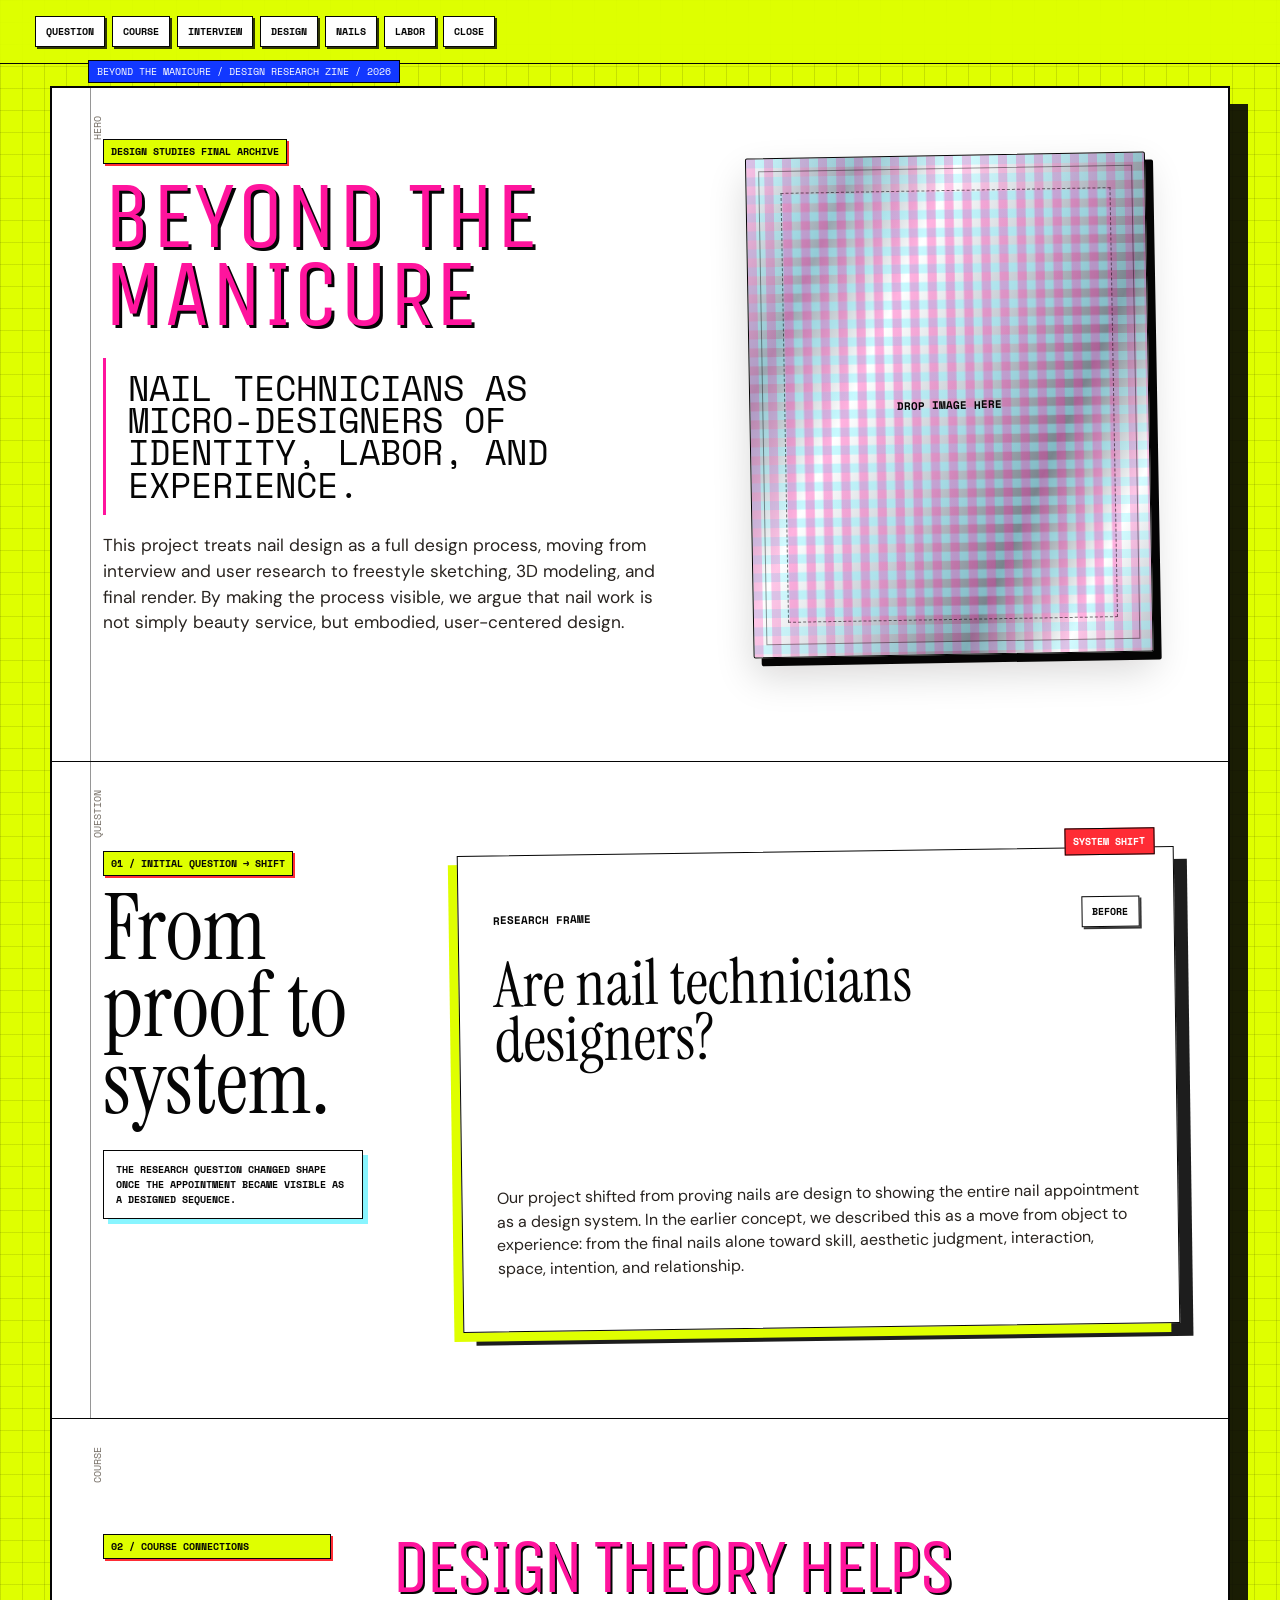
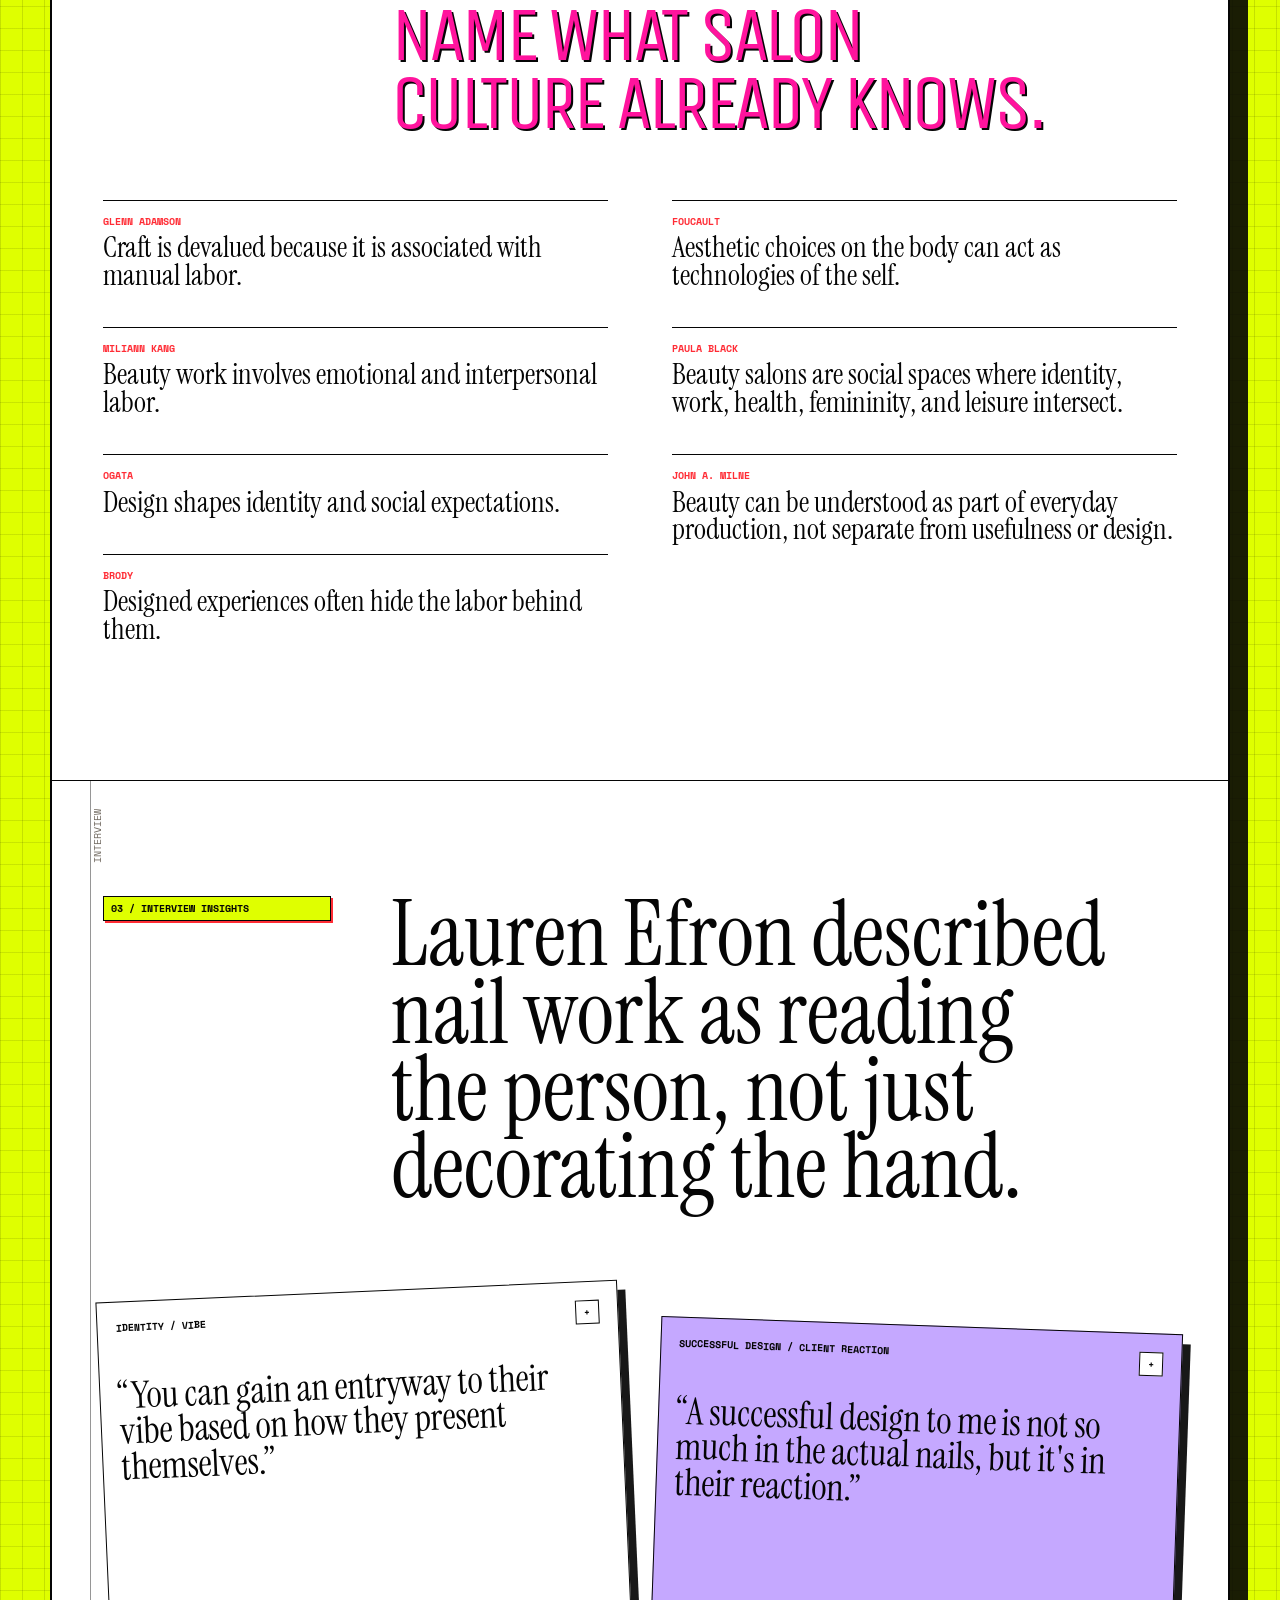
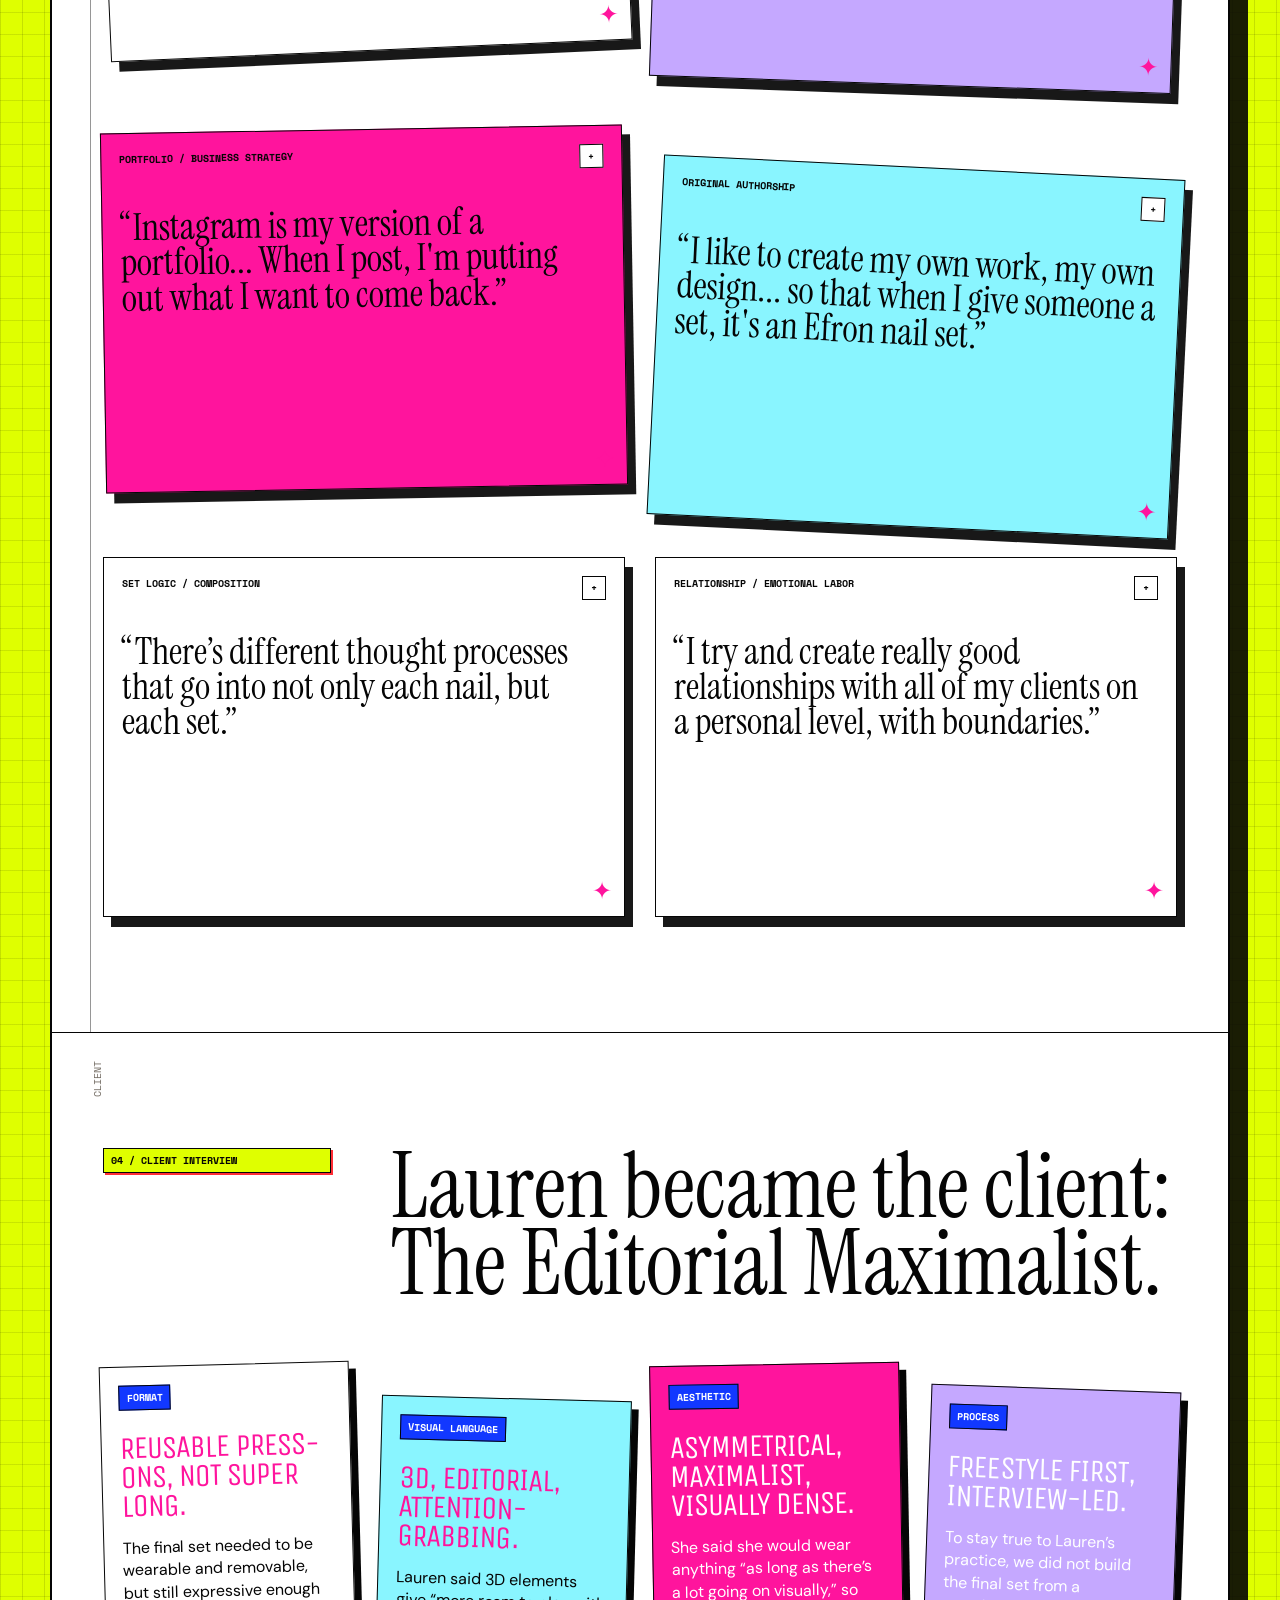
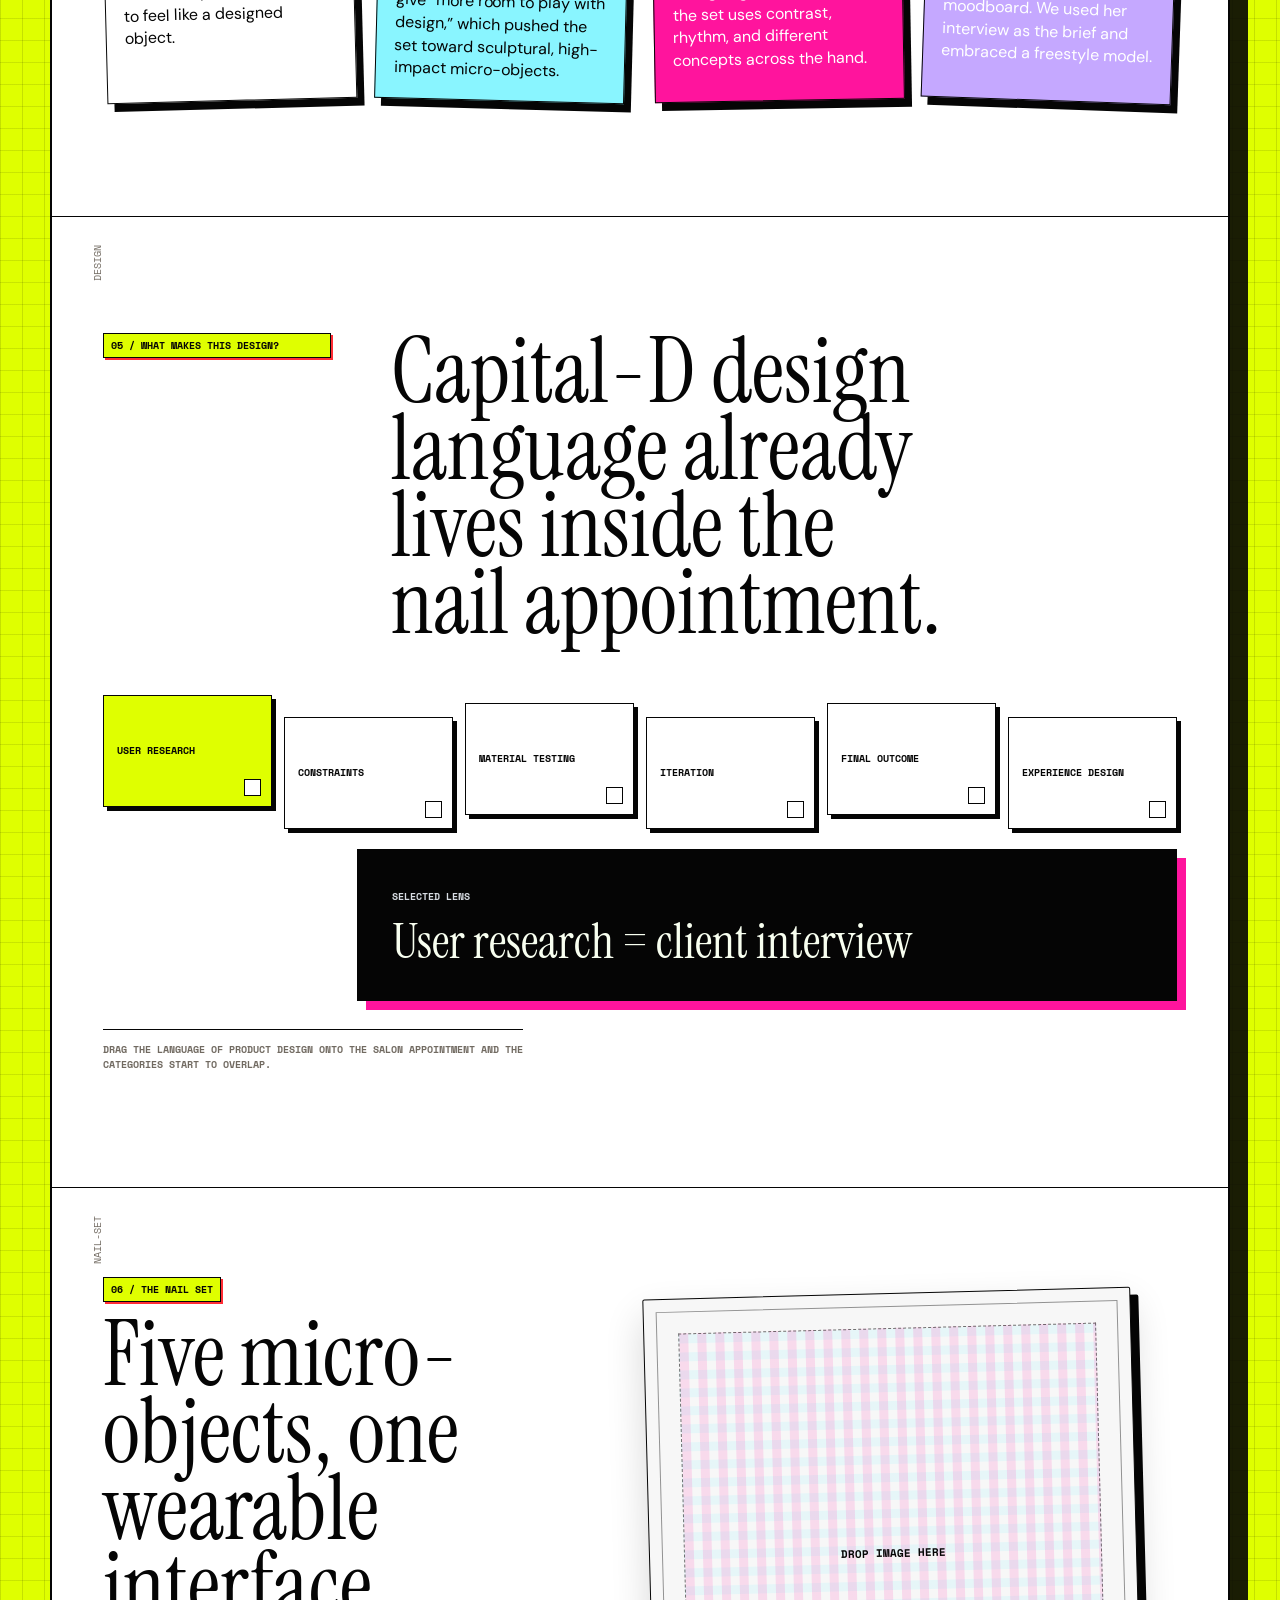
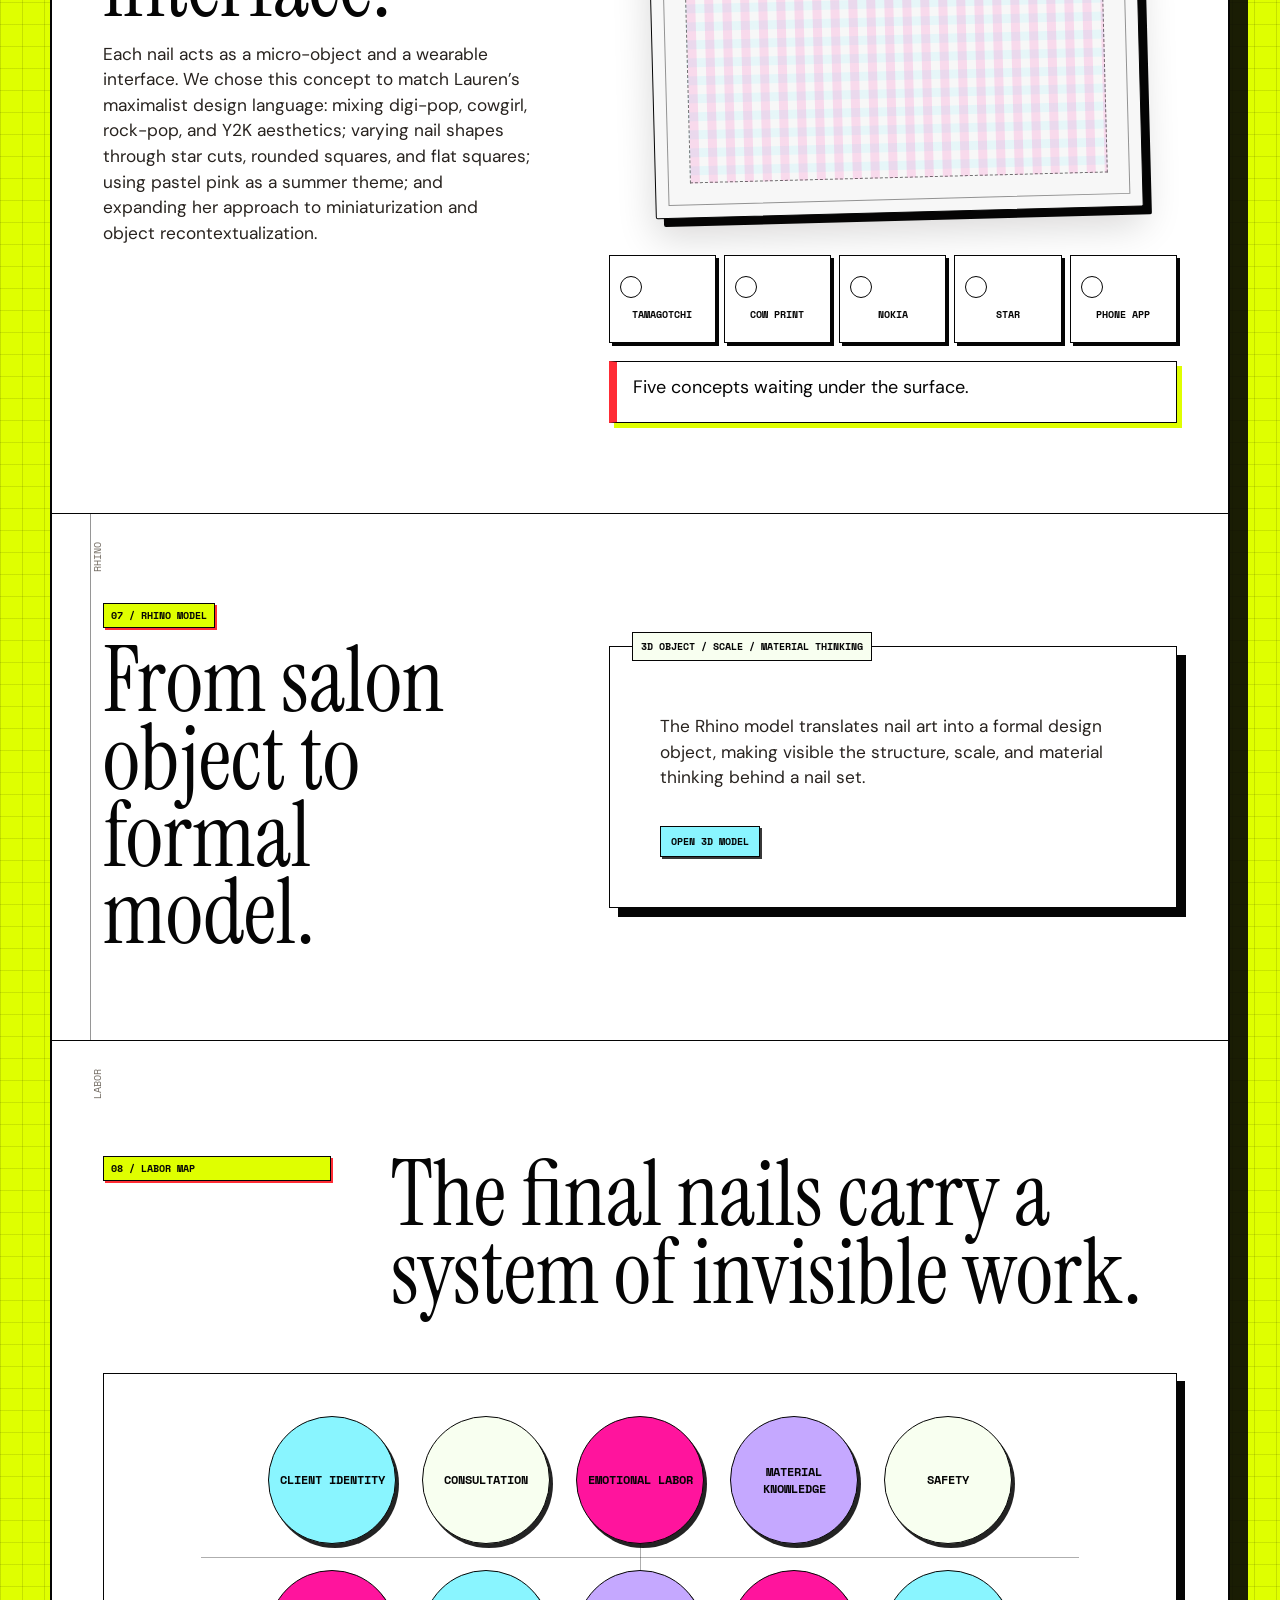
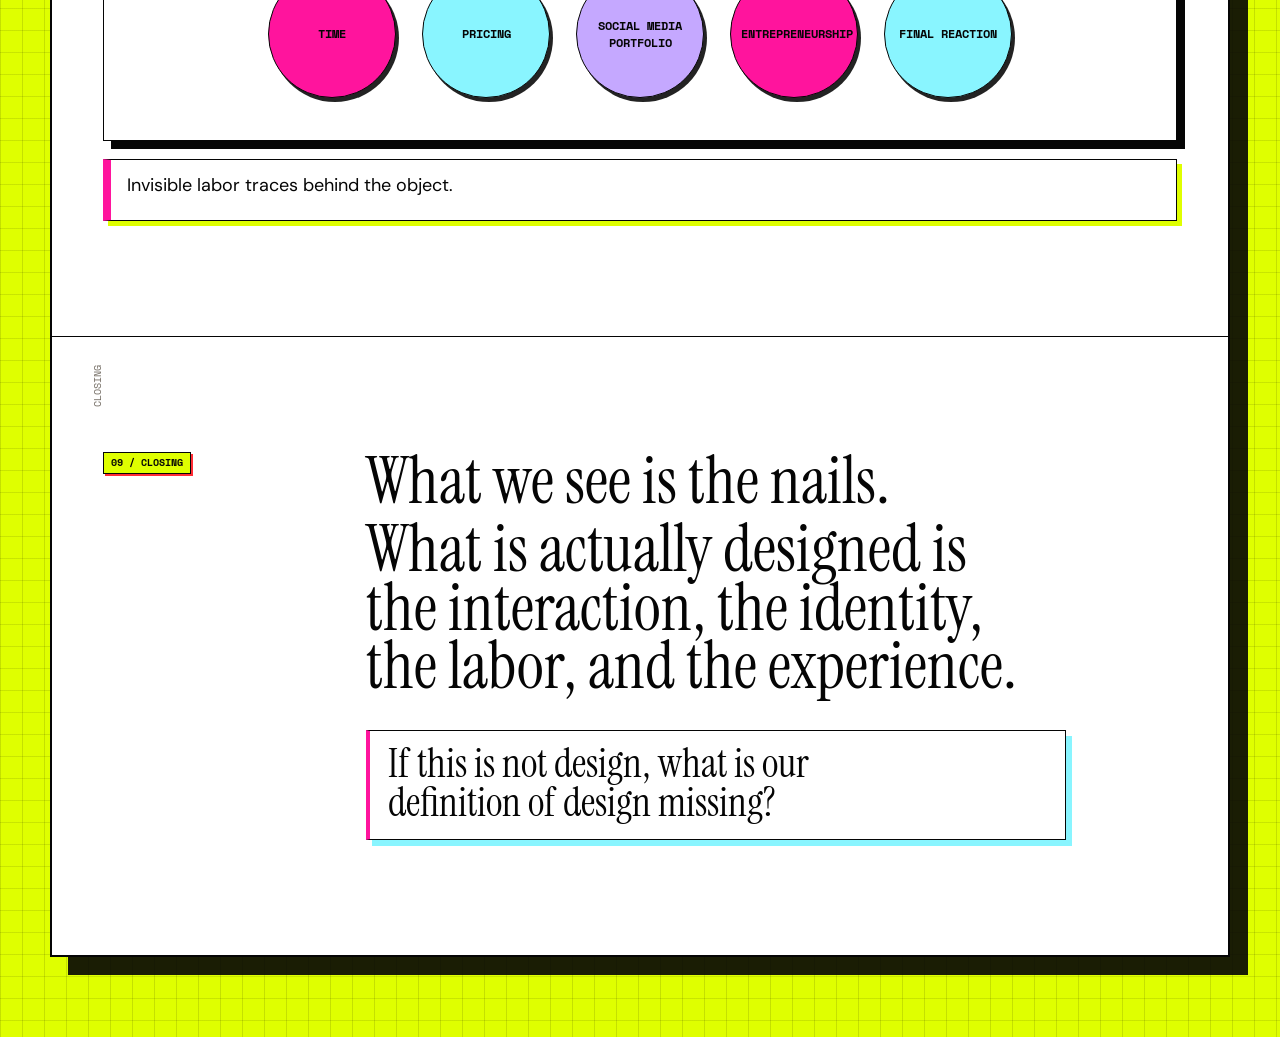
==== index.html @ 170ec29c "project-initiate" ====
<!DOCTYPE html>
<html lang="en">
<head>
  <meta charset="UTF-8">
  <meta name="viewport" content="width=device-width, initial-scale=1.0">
  <title>Beyond the Manicure</title>
  <link rel="preconnect" href="https://fonts.googleapis.com">
  <link rel="preconnect" href="https://fonts.gstatic.com" crossorigin>
  <link href="https://fonts.googleapis.com/css2?family=DM+Sans:wght@400;500;700&family=Instrument+Serif:ital@0;1&family=Space+Mono:wght@400;700&family=Unica+One&display=swap" rel="stylesheet">
  <link rel="stylesheet" href="style.css">
</head>
<body>
  <div class="cursor-trail" aria-hidden="true">
    <img src="assets/nail-cursor.png" alt="">
  </div>

  <header class="site-header">
    <nav class="nav" aria-label="Primary navigation">
      <a href="#question">Question</a>
      <a href="#course">Course</a>
      <a href="#interview">Interview</a>
      <a href="#design">Design</a>
      <a href="#nail-set">Nails</a>
      <a href="#labor">Labor</a>
      <a href="#closing">Close</a>
    </nav>
  </header>

  <main>
    <section class="hero section-grid reveal in-view" id="hero">
      <div class="hero-copy">
        <p class="eyebrow">Design Studies Final Archive</p>
        <h1>Beyond the Manicure</h1>
        <p class="subtitle">Nail technicians as micro-designers of identity, labor, and experience.</p>
        <p class="intro">This project treats nail design as a full design process, moving from interview and user research to freestyle sketching, 3D modeling, and final render. By making the process visible, we argue that nail work is not simply beauty service, but embodied, user-centered design.</p>
      </div>
      <figure class="hero-media chrome-frame">
        <!-- Replace this file with the uploaded nail illustration. -->
        <img src="assets/lauren-1.jpeg" alt="Lauren Efron Nails" data-fallback>
 
      </figure>
    </section>

    <section class="section-grid shift-section reveal" id="question">
      <div>
        <p class="eyebrow">01 / Initial Question → Shift</p>
        <h2>From proof to system.</h2>
        <p class="margin-note">The research question changed shape once the appointment became visible as a designed sequence.</p>
      </div>
      <div class="switch-card" data-switch-card>
        <div class="switch-top">
          <span>Research frame</span>
          <button class="pill-button" type="button" data-switch-button>Before</button>
        </div>
        <p class="before active">Are nail technicians designers?</p>
        <p class="after">How does design operate through identity, space, labor, and the body?</p>
        <p class="section-text">Our project shifted from proving nails are design to showing the entire nail appointment as a design system. In the earlier concept, we described this as a move from object to experience: from the final nails alone toward skill, aesthetic judgment, interaction, space, intention, and relationship.</p>
      </div>
    </section>

    <section class="stack-section readings-section reveal" id="course">
      <div class="section-heading">
        <p class="eyebrow">02 / Course Connections</p>
        <h2>Design theory helps name what salon culture already knows.</h2>
      </div>
      <div class="reading-list">
        <p><strong>Glenn Adamson</strong> Craft is devalued because it is associated with manual labor.</p>
        <p><strong>Miliann Kang</strong> Beauty work involves emotional and interpersonal labor.</p>
        <p><strong>Ogata</strong> Design shapes identity and social expectations.</p>
        <p><strong>Brody</strong> Designed experiences often hide the labor behind them.</p>
        <p><strong>Foucault</strong> Aesthetic choices on the body can act as technologies of the self.</p>
        <p><strong>Paula Black</strong> Beauty salons are social spaces where identity, work, health, femininity, and leisure intersect.</p>
        <p><strong>John A. Milne</strong> Beauty can be understood as part of everyday production, not separate from usefulness or design.</p>
      </div>
    </section>

    <section class="stack-section reveal" id="interview">
      <div class="section-heading">
        <p class="eyebrow">03 / Interview Insights</p>
        <h2>Lauren Efron described nail work as reading the person, not just decorating the hand.</h2>
      </div>
      <div class="quote-grid">
        <article class="quote-card" data-expandable>
          <button type="button" aria-expanded="false">
            <span>Identity / vibe</span>
            <strong>+</strong>
          </button>
          <blockquote>“You can gain an entryway to their vibe based on how they present themselves.”</blockquote>
          <p>Interpretation: nail design begins as user research. The technician reads style, mood, body language, and self-presentation before translating identity into color, texture, length, and risk.</p>
        </article>
        <article class="quote-card" data-expandable>
          <button type="button" aria-expanded="false">
            <span>Successful design / client reaction</span>
            <strong>+</strong>
          </button>
          <blockquote>“A successful design to me is not so much in the actual nails, but it's in their reaction.”</blockquote>
          <p>Interpretation: the final product is not only an object. Success happens through embodied response: confidence, recognition, delight, and the feeling of being understood.</p>
        </article>
        <article class="quote-card" data-expandable>
          <button type="button" aria-expanded="false">
            <span>Portfolio / business strategy</span>
            <strong>+</strong>
          </button>
          <blockquote>“Instagram is my version of a portfolio... When I post, I'm putting out what I want to come back.”</blockquote>
          <p>Interpretation: the nail tech is also a creative director and business owner, designing not only sets but the public image of a practice and the future clients it attracts.</p>
        </article>
        <article class="quote-card" data-expandable>
          <button type="button" aria-expanded="false">
            <span>Original authorship</span>
            <strong>+</strong>
          </button>
          <blockquote>“I like to create my own work, my own design... so that when I give someone a set, it's an Efron nail set.”</blockquote>
          <p>Interpretation: Lauren frames nail work as authored design, not copy-paste decoration. The set carries a recognizable design language and point of view.</p>
        </article>
        <article class="quote-card" data-expandable>
          <button type="button" aria-expanded="false">
            <span>Set logic / composition</span>
            <strong>+</strong>
          </button>
          <blockquote>“There’s different thought processes that go into not only each nail, but each set.”</blockquote>
          <p>Interpretation: the set is a system. Each nail has its own concept, but the order, rhythm, contrast, and hand-level composition are also designed.</p>
        </article>
        <article class="quote-card" data-expandable>
          <button type="button" aria-expanded="false">
            <span>Relationship / emotional labor</span>
            <strong>+</strong>
          </button>
          <blockquote>“I try and create really good relationships with all of my clients on a personal level, with boundaries.”</blockquote>
          <p>Interpretation: the appointment is interpersonal design. Conversation, trust, care, and boundaries shape the experience as much as color or material.</p>
        </article>
      </div>
    </section>

    <section class="stack-section client-section reveal" id="client">
      <div class="section-heading">
        <p class="eyebrow">04 / Client Interview</p>
        <h2>Lauren became the client: The Editorial Maximalist.</h2>
      </div>
      <div class="client-brief">
        <article>
          <span>Format</span>
          <h3>Reusable press-ons, not super long.</h3>
          <p>The final set needed to be wearable and removable, but still expressive enough to feel like a designed object.</p>
        </article>
        <article>
          <span>Visual Language</span>
          <h3>3D, editorial, attention-grabbing.</h3>
          <p>Lauren said 3D elements give “more room to play with design,” which pushed the set toward sculptural, high-impact micro-objects.</p>
        </article>
        <article>
          <span>Aesthetic</span>
          <h3>Asymmetrical, maximalist, visually dense.</h3>
          <p>She said she would wear anything “as long as there’s a lot going on visually,” so the set uses contrast, rhythm, and different concepts across the hand.</p>
        </article>
        <article>
          <span>Process</span>
          <h3>Freestyle first, interview-led.</h3>
          <p>To stay true to Lauren’s practice, we did not build the final set from a moodboard. We used her interview as the brief and embraced a freestyle model.</p>
        </article>
      </div>
    </section>

    <section class="stack-section design-section reveal" id="design">
      <div class="section-heading">
        <p class="eyebrow">05 / What Makes This Design?</p>
        <h2>Capital-D design language already lives inside the nail appointment.</h2>
      </div>
      <div class="design-cards">
        <button class="design-card active" type="button" data-design="User research = client interview">User research</button>
        <button class="design-card" type="button" data-design="Constraints = lifestyle, job, body, religion, motherhood">Constraints</button>
        <button class="design-card" type="button" data-design="Material testing = acrylic, gel, chrome, charms, 3D sculpting">Material testing</button>
        <button class="design-card" type="button" data-design="Iteration = freestyle sketching, set logic, Rhino model">Iteration</button>
        <button class="design-card" type="button" data-design="Final outcome = wearable design">Final outcome</button>
        <button class="design-card" type="button" data-design="Experience design = client reaction and salon interaction">Experience design</button>
      </div>
      <div class="design-output" aria-live="polite">
        <span>selected lens</span>
        <p>User research = client interview</p>
      </div>
      <p class="annotation-line">drag the language of product design onto the salon appointment and the categories start to overlap.</p>
    </section>

    <section class="section-grid nail-gallery-section reveal" id="nail-set">
      <div>
        <p class="eyebrow">06 / The Nail Set</p>
        <h2>Five micro-objects, one wearable interface.</h2>
        <p class="section-text">Each nail acts as a micro-object and a wearable interface. We chose this concept to match Lauren’s maximalist design language: mixing digi-pop, cowgirl, rock-pop, and Y2K aesthetics; varying nail shapes through star cuts, rounded squares, and flat squares; using pastel pink as a summer theme; and expanding her approach to miniaturization and object recontextualization.</p>
      </div>
      <div class="nail-gallery">
        <figure class="final-set chrome-frame">
          <!-- Replace this file with the final five-nail image. -->
          <img src="assets/final-nail-set.png" alt="Final five-nail design" data-fallback>
        </figure>
        <div class="nail-hotspots" aria-label="Nail concepts">
          <button type="button" data-concept="Tamagotchi nail: digi-pop nostalgia, play, care, and Y2K miniaturization">Tamagotchi</button>
          <button type="button" data-concept="Cow print nail: bold graphic surface">Cow print</button>
          <button type="button" data-concept="Nokia nail: Y2K tech object, buttons, interface, and handheld memory">Nokia</button>
          <button type="button" data-concept="Star nail: performance, drama, glam">Star</button>
          <button type="button" data-concept="Phone app nail: digital identity and social media">Phone app</button>
        </div>
        <p class="concept-output">Five concepts waiting under the surface.</p>
      </div>
    </section>

    <section class="section-grid rhino-section reveal" id="rhino">
      <div>
        <p class="eyebrow">07 / Rhino Model</p>
        <h2>From salon object to formal model.</h2>
      </div>
      <div class="model-panel">
        <p>The Rhino model translates nail art into a formal design object, making visible the structure, scale, and material thinking behind a nail set.</p>
        <!-- Add the Rhino model URL to href when ready. -->
        <a class="model-button" href="RHINO_MODEL_LINK_HERE" aria-label="Open 3D Model placeholder">Open 3D Model</a>
      </div>
    </section>

    <section class="stack-section labor-section reveal" id="labor">
      <div class="section-heading">
        <p class="eyebrow">08 / Labor Map</p>
        <h2>The final nails carry a system of invisible work.</h2>
      </div>
      <div class="labor-map" aria-label="Interactive labor and system map">
        <button data-tip="The technician reads how a client presents themselves: style, mood, habits, comfort level, and the identity they want the set to carry.">Client identity</button>
        <button data-tip="The appointment begins with listening, translating, negotiating, and narrowing.">Consultation</button>
        <button data-tip="The technician manages reassurance, intimacy, trust, and the client’s emotional response.">Emotional labor</button>
        <button data-tip="Acrylic, gel, chrome, charms, sculptural elements, and adhesion all require material knowledge.">Material knowledge</button>
        <button data-tip="Length, tools, chemistry, sanitation, and daily use make safety part of the design.">Safety</button>
        <button data-tip="Every detail is shaped by appointment length, curing time, prep, repair, and removal.">Time</button>
        <button data-tip="Pricing communicates skill, labor, materials, complexity, and business survival.">Pricing</button>
        <button data-tip="The portfolio turns nails into content, proof, advertising, and client education.">Social media portfolio</button>
        <button data-tip="The nail tech is also scheduling, branding, sourcing, negotiating, and sustaining a practice.">Entrepreneurship</button>
        <button data-tip="The client’s reaction completes the design as an embodied experience.">Final reaction</button>
      </div>
      <p class="tooltip-output" aria-live="polite">Invisible labor traces behind the object.</p>
    </section>

    <section class="closing reveal" id="closing">
      <p class="eyebrow">09 / Closing</p>
      <h2>
        <span>What we see is the nails.</span>
        <span>What is actually designed is the interaction, the identity, the labor, and the experience.</span>
        <span class="question-line">If this is not design, what is our definition of design missing?</span>
      </h2>
    </section>
  </main>

  <script src="script.js"></script>
</body>
</html>
---- style.css ----
:root {
  --cream: #f8fff0;
  --paper: rgba(255, 255, 255, 0.92);
  --vellum: rgba(255, 255, 255, 0.52);
  --ink: #050505;
  --muted: #716a61;
  --pink: #ff149d;
  --cyan: #89f5ff;
  --blue: #1238ff;
  --silver: #d7dce2;
  --chrome: linear-gradient(115deg, #f8fbff 0%, #9ba6b0 18%, #ffffff 34%, #c7ccd4 52%, #79838c 70%, #ffffff 86%, #b7bec7 100%);
  --lavender: #c5a8ff;
  --red: #ff2c35;
  --acid: #dfff00;
  --line: rgba(5, 5, 5, 0.18);
  --shadow: 0 18px 38px rgba(10, 8, 6, 0.16);
  --sans: "DM Sans", Arial, sans-serif;
  --ui: "Space Mono", "Courier New", monospace;
  --condensed: "Unica One", "Arial Narrow", sans-serif;
  --serif: "Instrument Serif", Georgia, serif;
}

* {
  box-sizing: border-box;
}

html {
  scroll-behavior: smooth;
}

body {
  margin: 0;
  overflow-x: hidden;
  background:
    linear-gradient(90deg, rgba(5, 5, 5, 0.12) 1px, transparent 1px),
    linear-gradient(180deg, rgba(5, 5, 5, 0.1) 1px, transparent 1px),
    var(--acid);
  background-size: 22px 22px, 22px 22px, auto;
  color: var(--ink);
  cursor: none;
  font-family: var(--sans);
}


img {
  display: block;
  max-width: 100%;
  padding-top: -40px;
}

a {
  color: inherit;
  text-decoration: none;
}

button {
  color: inherit;
  cursor: none;
  font: inherit;
}

a,
button,
[data-drag] {
  cursor: none;
}

.cursor-trail {
  position: fixed;
  width: 92px;
  height: 120px;
  pointer-events: none;
  translate: -28% -12%;
  opacity: 0;
  z-index: 100;
  filter: drop-shadow(4px 6px 0 rgba(5, 5, 5, 0.24));
  transition: opacity 160ms ease, transform 180ms ease, filter 180ms ease;
}

.cursor-trail img {
  width: 100%;
  height: auto;
  display: block;
  rotate: -8deg;
  transform-origin: 22% 18%;
}

.cursor-trail.is-hovering {
  transform: scale(1.16) rotate(8deg);
  filter: drop-shadow(5px 7px 0 rgba(5, 5, 5, 0.28));
}

.sparkle {
  position: fixed;
  width: 9px;
  height: 9px;
  pointer-events: none;
  z-index: 79;
  color: var(--pink);
  font-family: var(--ui);
  font-size: 12px;
  animation: sparkle-pop 700ms ease-out forwards;
}

.site-header {
  position: sticky;
  top: 0;
  z-index: 40;
  display: grid;
  grid-template-columns: auto minmax(0, 1fr);
  align-items: center;
  gap: 12px;
  min-height: 64px;
  padding: 10px clamp(16px, 3vw, 35px);
  border-bottom: 1px solid var(--ink);
  background: rgba(223, 255, 0, 0.82);
  backdrop-filter: blur(22px) saturate(1.5);
}

.site-header::after {
  content: "BEYOND THE MANICURE / DESIGN RESEARCH ZINE / 2026";
  position: absolute;
  left: 88px;
  bottom: -20px;
  padding: 3px 8px;
  border: 1px solid var(--ink);
  background: var(--blue);
  color: #fff;
  font-family: var(--ui);
  font-size: 10px;
  text-transform: uppercase;
}


.nav {
  display: flex;
  gap: 7px;
  flex-wrap: wrap;
  justify-content: flex-end;
}

.nav a,
.pill-button,
.model-button {
  position: relative;
  border: 1px solid var(--ink);
  background: #fff;
  padding: 7px 10px;
  border-radius: 0;
  box-shadow: 2px 2px 0 rgba(5, 5, 5, 0.8);
  text-transform: uppercase;
  font-family: var(--ui);
  font-size: 10px;
  font-weight: 700;
}

.nav a:hover,
.pill-button:hover,
.model-button:hover {
  translate: -1px -1px;
  box-shadow: 4px 4px 0 var(--pink);
  background: var(--cyan);
}

main {
  position: relative;
  z-index: 1;
  width: min(1180px, calc(100% - 60px));
  margin: 22px auto 80px;
  border: 2px solid var(--ink);
  background: #fff;
  box-shadow: 18px 18px 0 rgba(5, 5, 5, 0.9);
}

main::before {
  content: "";
  position: absolute;
  left: clamp(16px, 3vw, 44px);
  top: 0;
  bottom: 0;
  width: 1px;
  background: var(--ink);
  opacity: 0.42;
}

.section-grid,
.stack-section,
.closing {
  position: relative;
  border-bottom: 1px solid var(--ink);
}

.section-grid {
  display: grid;
  grid-template-columns: minmax(0, 0.86fr) minmax(280px, 1.14fr);
  gap: clamp(22px, 6vw, 86px);
  padding: clamp(58px, 7vw, 96px) clamp(22px, 4vw, 56px) clamp(58px, 7vw, 96px);
}

.stack-section {
  padding: clamp(70px, 9vw, 118px) clamp(22px, 4vw, 56px);
}

.section-grid::before,
.stack-section::before,
.closing::before {
  content: attr(id);
  position: absolute;
  left: clamp(18px, 3vw, 46px);
  top: 28px;
  writing-mode: vertical-rl;
  rotate: 180deg;
  color: var(--muted);
  font-family: var(--ui);
  font-size: 10px;
  text-transform: uppercase;
}

.section-heading {
  display: grid;
  grid-template-columns: minmax(150px, 0.45fr) minmax(0, 1.55fr);
  gap: clamp(18px, 5vw, 60px);
  align-items: start;
  margin-bottom: clamp(30px, 5vw, 62px);
}

.eyebrow,
.folio,
figcaption,
.margin-note,
.annotation-line,
.callout {
  font-family: var(--ui);
  font-size: 10px;
  font-weight: 700;
  letter-spacing: 0;
  text-transform: uppercase;
}

.eyebrow {
  display: inline-block;
  margin: 0 0 14px;
  padding: 4px 7px;
  border: 1px solid var(--ink);
  background: var(--acid);
  color: var(--ink);
  box-shadow: 2px 2px 0 var(--red);
}

.folio {
  width: fit-content;
  margin: 0 0 18px 0;
  padding: 5px 8px;
  border-top: 1px solid var(--ink);
  border-bottom: 1px solid var(--ink);
  color: var(--muted);
}

h1,
h2 {
  margin: 0;
  font-family: var(--serif);
  font-weight: 400;
  letter-spacing: 0;
}

h1 {
  max-width: 760px;
  color: var(--pink);
  font-family: var(--condensed);
  font-size: clamp(62px, 7.4vw, 116px);
  line-height: 0.82;
  text-shadow: 3px 3px 0 var(--ink);
  text-transform: uppercase;
  text-wrap: balance;
}

h2 {
  max-width: 980px;
  font-size: clamp(44px, 7vw, 96px);
  line-height: 0.86;
  text-wrap: balance;
}

.subtitle {
  position: relative;
  max-width: 630px;
  margin: 24px 0 18px;
  padding: 14px 0 14px 22px;
  border-left: 3px solid var(--pink);
  max-width: 760px;
  font-family: var(--ui);
  font-size: clamp(22px, 2.7vw, 36px);
  line-height: 0.94;
  text-transform: uppercase;
}

.intro,
.section-text,
.model-panel p,
.closing p {
  max-width: 650px;
  color: #28231f;
  font-size: clamp(16px, 1.35vw, 20px);
  line-height: 1.48;
}

.hero {
  grid-template-columns: minmax(0, 0.98fr) minmax(330px, 0.82fr);
  gap: clamp(28px, 4vw, 56px);
  min-height: auto;
  align-items: start;
  overflow: hidden;
  padding-top: clamp(28px, 4vw, 52px);
  scroll-margin-top: 96px;
}

.hero-copy {
  position: relative;
  z-index: 2;
}

.hero-copy::after {
  content: none;
}

.hero-media,
.final-set {
  position: relative;
  min-height: 540px;
  background:
    linear-gradient(90deg, rgba(255, 20, 157, 0.24) 50%, transparent 50%),
    linear-gradient(rgba(137, 245, 255, 0.38) 50%, transparent 50%),
    var(--chrome);
  background-size: 18px 18px, 18px 18px, auto;
  overflow: hidden;
}

.chrome-frame {
  border: 1px solid var(--ink);
  border-radius: 2px;
  box-shadow: var(--shadow), 8px 8px 0 var(--ink);
}

.hero-media {
  align-self: start;
  min-height: 500px;
  max-height: 610px;
  aspect-ratio: 4 / 5;
  rotate: -1deg;
  translate: 0 0;
  transform-origin: 50% 70%;
}

.hero-media::before,
.final-set::before {
  content: "";
  position: absolute;
  inset: 12px;
  border: 1px solid rgba(5, 5, 5, 0.42);
  pointer-events: none;
  z-index: 2;
}

.hero-media img,
.final-set img {
  width: 100%;
  height: 100%;
  min-height: inherit;
  object-fit: cover;
  filter: saturate(1.05) contrast(1.02);
}

.hero-media img.is-missing,
.final-set img.is-missing {
  display: none;
}

.hero-media::after,
.final-set::after {
  content: "DROP IMAGE HERE";
  position: absolute;
  inset: 34px;
  display: grid;
  place-items: center;
  border: 1px dashed rgba(5, 5, 5, 0.55);
  background:
    linear-gradient(90deg, rgba(255, 67, 180, 0.16) 50%, transparent 50%),
    linear-gradient(rgba(143, 239, 255, 0.16) 50%, transparent 50%);
  background-size: 18px 18px;
  font-family: var(--ui);
  font-size: 11px;
  font-weight: 700;
}

.hero-media.has-image::after,
.final-set.has-image::after {
  content: none;
}

figcaption {
  position: absolute;
  left: 16px;
  bottom: 14px;
  z-index: 3;
  padding: 7px 9px;
  border: 1px solid var(--ink);
  background: var(--cyan);
}

.callout {
  position: absolute;
  z-index: 5;
  max-width: 160px;
  padding: 6px 8px;
  border: 1px solid var(--ink);
  background: rgba(255, 255, 255, 0.72);
  backdrop-filter: blur(9px);
  box-shadow: 3px 3px 0 var(--pink);
}

.callout::after {
  content: "";
  position: absolute;
  width: 58px;
  height: 1px;
  background: var(--ink);
  top: 50%;
}

.callout-one {
  right: -28px;
  top: 22%;
}

.callout-one::after {
  right: 100%;
}

.callout-two {
  left: -34px;
  bottom: 22%;
  background: var(--lavender);
}

.callout-two::after {
  left: 100%;
}

.hero-sticker {
  position: absolute;
  right: clamp(18px, 3vw, 42px);
  top: clamp(88px, 11vw, 132px);
  z-index: 8;
  width: fit-content;
  max-width: 210px;
  padding: 10px 12px;
  border: 1px solid var(--ink);
  background: var(--pink);
  box-shadow: 4px 4px 0 var(--ink);
  font-family: var(--ui);
  font-size: 10px;
  font-weight: 700;
  text-transform: uppercase;
  rotate: -4deg;
  user-select: none;
}

.hero::after {
  content: none;
}

.margin-note {
  max-width: 260px;
  margin-top: 28px;
  padding: 11px 12px;
  border: 1px solid var(--ink);
  background: rgba(255, 255, 255, 0.56);
  box-shadow: 5px 5px 0 var(--cyan);
}

.shift-section {
  grid-template-columns: minmax(260px, 0.58fr) minmax(620px, 1.42fr);
  gap: clamp(34px, 5vw, 70px);
  align-items: start;
}

.switch-card {
  position: relative;
  min-height: 430px;
  padding: clamp(20px, 3vw, 34px);
  border: 1px solid var(--ink);
  background: #fff;
  backdrop-filter: none;
  box-shadow: -9px 9px 0 var(--acid), 13px 13px 0 rgba(5, 5, 5, 0.9);
  rotate: -0.8deg;
  overflow: visible;
}

.switch-card::before {
  content: "SYSTEM SHIFT";
  position: absolute;
  right: 18px;
  top: -20px;
  z-index: 3;
  padding: 5px 8px;
  border: 1px solid var(--ink);
  background: var(--red);
  color: #fff;
  font-family: var(--ui);
  font-size: 10px;
  font-weight: 700;
}

.switch-top {
  display: flex;
  justify-content: space-between;
  align-items: center;
  gap: 16px;
  margin-bottom: 22px;
  padding-top: 14px;
  font-family: var(--ui);
  font-size: 11px;
  font-weight: 700;
  text-transform: uppercase;
}

.before,
.after {
  display: none;
  max-width: 940px;
  min-height: 205px;
  margin: 0 0 24px;
  font-family: var(--serif);
  font-size: clamp(42px, 4.9vw, 76px);
  line-height: 0.88;
}

.before.active,
.after.active {
  display: block;
}

.after.active {
  color: var(--pink);
  text-shadow: 2px 2px 0 var(--acid);
}

.switch-card .section-text {
  max-width: 860px;
  font-size: clamp(16px, 1.2vw, 19px);
}

.quote-grid,
.design-cards {
  display: grid;
  grid-template-columns: repeat(12, minmax(0, 1fr));
  gap: 16px;
}

#interview .section-heading {
  margin-bottom: clamp(44px, 7vw, 86px);
}

.quote-grid {
  position: relative;
  z-index: 4;
  align-items: start;
  gap: clamp(18px, 2.4vw, 30px);
}

.quote-card {
  position: relative;
  grid-column: span 6;
  min-height: 360px;
  padding: 18px;
  border: 1px solid var(--ink);
  background: #fff;
  box-shadow: 8px 10px 0 rgba(5, 5, 5, 0.92);
  backdrop-filter: none;
  transition: transform 180ms ease, box-shadow 180ms ease, rotate 180ms ease;
}

.quote-card::before {
  content: "✦";
  position: absolute;
  right: 12px;
  bottom: 8px;
  color: var(--pink);
  font-family: var(--ui);
  font-size: 24px;
}

.quote-card:nth-child(1) {
  rotate: -2.5deg;
}

.quote-card:nth-child(2) {
  margin-top: 34px;
  background: var(--lavender);
  rotate: 2deg;
}

.quote-card:nth-child(3) {
  margin-top: 14px;
  background: var(--pink);
  rotate: -1deg;
}

.quote-card:nth-child(4) {
  margin-top: 52px;
  background: var(--cyan);
  rotate: 2.8deg;
}

.quote-card:hover,
.quote-card.open {
  transform: translateY(-10px) scale(1.015);
  rotate: 0deg;
  box-shadow: 12px 16px 0 var(--pink);
}

.quote-card button {
  width: 100%;
  display: flex;
  justify-content: space-between;
  align-items: flex-start;
  gap: 12px;
  border: 0;
  background: transparent;
  padding: 0;
  text-align: left;
  font-family: var(--ui);
  font-size: 10px;
  font-weight: 700;
  text-transform: uppercase;
}

.quote-card strong {
  display: grid;
  place-items: center;
  min-width: 24px;
  height: 24px;
  border: 1px solid var(--ink);
  background: #fff;
}

.quote-card blockquote {
  margin: 34px 0 0;
  font-family: var(--serif);
  font-size: clamp(27px, 2.9vw, 44px);
  line-height: 0.95;
}

.quote-card p {
  display: none;
  margin: 18px 0 0;
  color: #2d2824;
  line-height: 1.45;
}

.quote-card.open p {
  display: block;
}

.client-section {
  background: #fff;
}

.client-brief {
  display: grid;
  grid-template-columns: repeat(4, minmax(0, 1fr));
  gap: clamp(14px, 2vw, 24px);
}

.client-brief article {
  position: relative;
  min-height: 285px;
  padding: 18px;
  border: 1px solid var(--ink);
  background: #fff;
  box-shadow: 7px 8px 0 var(--ink);
  overflow-wrap: anywhere;
}

.client-brief article:nth-child(1) {
  rotate: -1.5deg;
}

.client-brief article:nth-child(2) {
  margin-top: 34px;
  background: var(--cyan);
  rotate: 1.5deg;
}

.client-brief article:nth-child(3) {
  background: var(--pink);
  color: #fff;
  rotate: -1deg;
}

.client-brief article:nth-child(3) h3,
.client-brief article:nth-child(3) p {
  color: #fff;
}

.client-brief article:nth-child(4) {
  margin-top: 24px;
  background: var(--lavender);
  color: #fff;
  rotate: 2deg;
}

.client-brief article:nth-child(4) h3,
.client-brief article:nth-child(4) p {
  color: #fff;
}

.client-brief span {
  display: inline-block;
  margin-bottom: 24px;
  padding: 4px 7px;
  border: 1px solid var(--ink);
  background: var(--blue);
  color: #fff;
  font-family: var(--ui);
  font-size: 10px;
  font-weight: 700;
  text-transform: uppercase;
}

.client-brief h3 {
  margin: 0 0 16px;
  color: var(--pink);
  font-family: var(--condensed);
  font-size: clamp(29px, 2.45vw, 41px);
  font-weight: 400;
  line-height: 0.92;
  letter-spacing: -0.03em;
  text-transform: uppercase;
}

.client-brief p {
  margin: 0;
  font-size: 16px;
  line-height: 1.42;
}

.design-section {
  background: #fff;
}

.design-cards {
  grid-template-columns: repeat(6, minmax(100px, 1fr));
  gap: 12px;
}

.design-card {
  position: relative;
  min-height: 112px;
  border: 1px solid var(--ink);
  background: #fff;
  padding: 13px;
  text-align: left;
  box-shadow: 4px 4px 0 var(--ink);
  font-family: var(--ui);
  font-size: 10px;
  font-weight: 700;
  text-transform: uppercase;
  transition: transform 160ms ease, background 160ms ease;
}

.design-card::after {
  content: "";
  position: absolute;
  right: 10px;
  bottom: 10px;
  width: 15px;
  height: 15px;
  border: 1px solid var(--ink);
  background: #fff;
}

.design-card:nth-child(even) {
  translate: 0 14px;
}

.design-card.active,
.design-card:hover {
  background: var(--acid);
  transform: translateY(-8px);
}

.design-output {
  position: relative;
  margin: 34px 0 0 auto;
  max-width: 820px;
  border: 1px solid var(--ink);
  background: var(--ink);
  color: var(--cream);
  padding: clamp(20px, 3vw, 34px);
  box-shadow: 9px 9px 0 var(--pink);
}

.design-output::before {
  content: none;
}

.design-output span {
  color: var(--silver);
  font-family: var(--ui);
  font-size: 10px;
  font-weight: 700;
  text-transform: uppercase;
}

.design-output p {
  margin: 14px 0 0;
  font-family: var(--serif);
  font-size: clamp(30px, 3.8vw, 52px);
  line-height: 0.96;
}

.annotation-line {
  width: min(420px, 100%);
  margin: 28px 0 0;
  padding-top: 12px;
  border-top: 1px solid var(--ink);
  color: var(--muted);
}

.nail-gallery-section {
  align-items: start;
  background: #fff;
}

.nail-gallery {
  position: relative;
  display: grid;
  gap: 18px;
}

.final-set {
  min-height: 520px;
  rotate: -1.5deg;
  background: #f7f7f7;
}

.final-set img {
  object-fit: contain;
  background: #f7f7f7;
}

.nail-hotspots {
  display: grid;
  grid-template-columns: repeat(5, minmax(0, 1fr));
  gap: 8px;
  margin-top: 8px;
}

.nail-hotspots button {
  position: relative;
  min-height: 88px;
  border: 1px solid var(--ink);
  background: #fff;
  padding: 10px;
  box-shadow: 3px 3px 0 var(--ink);
  font-family: var(--ui);
  font-size: 10px;
  font-weight: 700;
  text-transform: uppercase;
}

.nail-hotspots button::before {
  content: "";
  display: block;
  width: 20px;
  height: 20px;
  margin-bottom: 9px;
  border: 1px solid var(--ink);
  border-radius: 50%;
  background: #fff;
}

.nail-hotspots button:hover,
.nail-hotspots button.active {
  background: var(--lavender);
  translate: 0 -6px;
  box-shadow: 5px 8px 0 var(--pink);
}

.concept-output,
.tooltip-output {
  min-height: 62px;
  margin: 0;
  border: 1px solid var(--ink);
  border-left: 8px solid var(--red);
  padding: 13px 16px;
  background: #fff;
  box-shadow: 5px 5px 0 var(--acid);
  font-size: 18px;
  line-height: 1.35;
}

.rhino-section {
  align-items: center;
}

.model-panel {
  position: relative;
  border: 1px solid var(--ink);
  padding: clamp(26px, 4vw, 50px);
  background: #fff;
  box-shadow: 9px 9px 0 var(--ink);
}

.model-panel::before {
  content: "3D OBJECT / SCALE / MATERIAL THINKING";
  position: absolute;
  left: 22px;
  top: -15px;
  padding: 6px 8px;
  border: 1px solid var(--ink);
  background: var(--cream);
  font-family: var(--ui);
  font-size: 10px;
  font-weight: 700;
}

.model-button {
  display: inline-block;
  margin-top: 18px;
  background: var(--cyan);
}

.labor-section {
  background: #fff;
}

.labor-map {
  position: relative;
  display: grid;
  grid-template-columns: repeat(5, minmax(96px, 128px));
  justify-content: center;
  gap: clamp(14px, 2.3vw, 26px);
  padding: clamp(24px, 4vw, 42px);
  border: 1px solid var(--ink);
  background: #fff;
  backdrop-filter: blur(12px);
  box-shadow: inset 0 0 0 12px rgba(255, 255, 255, 0.18), 8px 8px 0 var(--ink);
}

.labor-map::before,
.labor-map::after {
  content: "";
  position: absolute;
  left: 9%;
  right: 9%;
  top: 50%;
  height: 1px;
  background: var(--ink);
  opacity: 0.32;
}

.labor-map::after {
  top: 18%;
  bottom: 18%;
  left: 50%;
  right: auto;
  width: 1px;
  height: auto;
}

.labor-map button {
  position: relative;
  z-index: 1;
  aspect-ratio: 1 / 1;
  width: 100%;
  border: 1px solid var(--ink);
  border-radius: 50%;
  background: var(--cream);
  padding: 10px;
  text-align: center;
  box-shadow: 3px 4px 0 rgba(5, 5, 5, 0.88);
  font-family: var(--ui);
  font-size: 11.5px;
  font-weight: 700;
  text-transform: uppercase;
  transition: transform 160ms ease, background 160ms ease;
}

.labor-map button:nth-child(3n) {
  background: var(--pink);
}

.labor-map button:nth-child(3n + 1) {
  background: var(--cyan);
}

.labor-map button:nth-child(4n) {
  background: var(--lavender);
}

.labor-map button:hover,
.labor-map button.active {
  background: var(--ink);
  color: var(--paper);
  transform: scale(1.04) rotate(-3deg);
}

.tooltip-output {
  margin-top: 18px;
  border-left-color: var(--pink);
}

.reading-list {
  columns: 2;
  column-gap: clamp(24px, 5vw, 70px);
}

.reading-list p {
  break-inside: avoid;
  margin: 0 0 16px;
  border-top: 1px solid var(--ink);
  padding: 16px 0 22px;
  font-family: var(--serif);
  font-size: clamp(22px, 2.25vw, 36px);
  line-height: 0.95;
  background: #fff;
}

.reading-list strong {
  display: block;
  margin-bottom: 8px;
  color: var(--red);
  font-family: var(--ui);
  font-size: 10px;
  font-weight: 700;
  text-transform: uppercase;
}

.closing {
  min-height: auto;
  display: grid;
  grid-template-columns: minmax(150px, 0.4fr) minmax(0, 1.6fr);
  gap: clamp(18px, 5vw, 60px);
  align-content: start;
  padding: clamp(70px, 9vw, 118px) clamp(22px, 4vw, 56px);
  background: #fff;
  color: var(--ink);
  border-bottom: 0;
}

.readings-section {
  background: #fff;
}

.readings-section .section-heading h2 {
  color: var(--pink);
  font-family: var(--condensed);
  font-size: clamp(48px, 5.9vw, 96px);
  line-height: 0.9;
  letter-spacing: -0.055em;
  text-shadow: 2px 2px 0 var(--ink);
  text-transform: uppercase;
}

.closing::after {
  content: none;
}

.closing .eyebrow {
  grid-column: 1;
  align-self: start;
  justify-self: start;
  width: fit-content;
  max-width: none;
  margin: 0 0 14px;
  padding: 4px 7px;
  color: var(--ink);
  font-family: var(--ui);
  font-size: 10px;
  line-height: 1.2;
}

.closing h2 {
  grid-column: 2;
  max-width: 950px;
  color: var(--ink);
  font-size: 65px;
  line-height: 0.9;
  text-shadow: none;
}

.closing h2 span {
  display: block;
}

.closing h2 span + span {
  margin-top: 10px;
}

.closing h2 .question-line {
  max-width: 700px;
  margin-top: 34px;
  padding: 14px 18px 16px;
  border: 1px solid var(--ink);
  border-left: 4px solid var(--pink);
  background: #fff;
  box-shadow: 6px 6px 0 var(--cyan);
  font-size: clamp(25px, 3.1vw, 44px);
  line-height: 0.98;
}

.reveal {
  opacity: 0;
  transform: translateY(44px) rotate(-0.4deg);
  transition: opacity 700ms ease, transform 700ms ease;
}

.reveal.in-view {
  opacity: 1;
  transform: translateY(0) rotate(0deg);
}

[data-drag].dragging {
  cursor: grabbing;
  z-index: 60;
}

@keyframes sparkle-pop {
  0% {
    opacity: 1;
    transform: translate(-50%, -50%) scale(0.6) rotate(0deg);
  }
  100% {
    opacity: 0;
    transform: translate(-50%, -95%) scale(1.45) rotate(90deg);
  }
}

@media (max-width: 1040px) {
  main {
    width: min(100% - 28px, 760px);
    margin-top: 20px;
  }

  .section-grid,
  .section-heading {
    grid-template-columns: 1fr;
  }

  .quote-card {
    grid-column: span 6;
  }

  .client-brief {
    grid-template-columns: repeat(2, minmax(0, 1fr));
  }

  .design-cards {
    grid-template-columns: repeat(3, minmax(0, 1fr));
  }

  .labor-map {
    grid-template-columns: repeat(3, minmax(92px, 128px));
    justify-content: center;
  }

  .hero-sticker {
    right: 8%;
    bottom: 5%;
  }
}

@media (max-width: 720px) {
  body,
  a,
  button,
  [data-drag] {
    cursor: auto;
  }

  .cursor-trail,
  .sparkle {
    display: none;
  }

  body::after {
    opacity: 0.25;
  }

  main {
    width: 100%;
    margin: 0;
    border-left: 0;
    border-right: 0;
    box-shadow: none;
  }

  main::before,
  .section-grid::before,
  .stack-section::before,
  .closing::before,
  .site-header::after {
    content: none;
  }

  .site-header {
    grid-template-columns: 1fr;
    gap: 10px;
  }

  .nav {
    justify-content: flex-start;
  }

  .nav a {
    padding: 7px 8px;
    font-size: 9px;
  }

  h1 {
    font-size: clamp(72px, 24vw, 118px);
  }

  h2 {
    font-size: clamp(42px, 14vw, 68px);
  }

  .hero-media,
  .final-set {
    min-height: 355px;
    rotate: 0deg;
  }

  .callout,
  .hero-sticker {
    position: relative;
    left: auto;
    right: auto;
    top: auto;
    bottom: auto;
    display: inline-block;
    margin: 10px 0 0;
  }

  .callout::after {
    content: none;
  }

  .quote-grid,
  .design-cards,
  .nail-hotspots {
    grid-template-columns: 1fr;
  }

  .labor-map {
    grid-template-columns: minmax(120px, 150px);
    justify-content: center;
  }

  .quote-card {
    grid-column: auto;
    margin-top: 0 !important;
    rotate: 0deg !important;
  }

  .client-brief {
    grid-template-columns: 1fr;
  }

  .client-brief article {
    margin-top: 0 !important;
    rotate: 0deg !important;
  }

  .design-card:nth-child(even) {
    translate: 0;
  }

  .reading-list {
    columns: 1;
  }

  .closing {
    grid-template-columns: 1fr;
  }

  .closing .eyebrow,
  .closing h2,
  .closing p:last-child {
    grid-column: 1;
  }
}
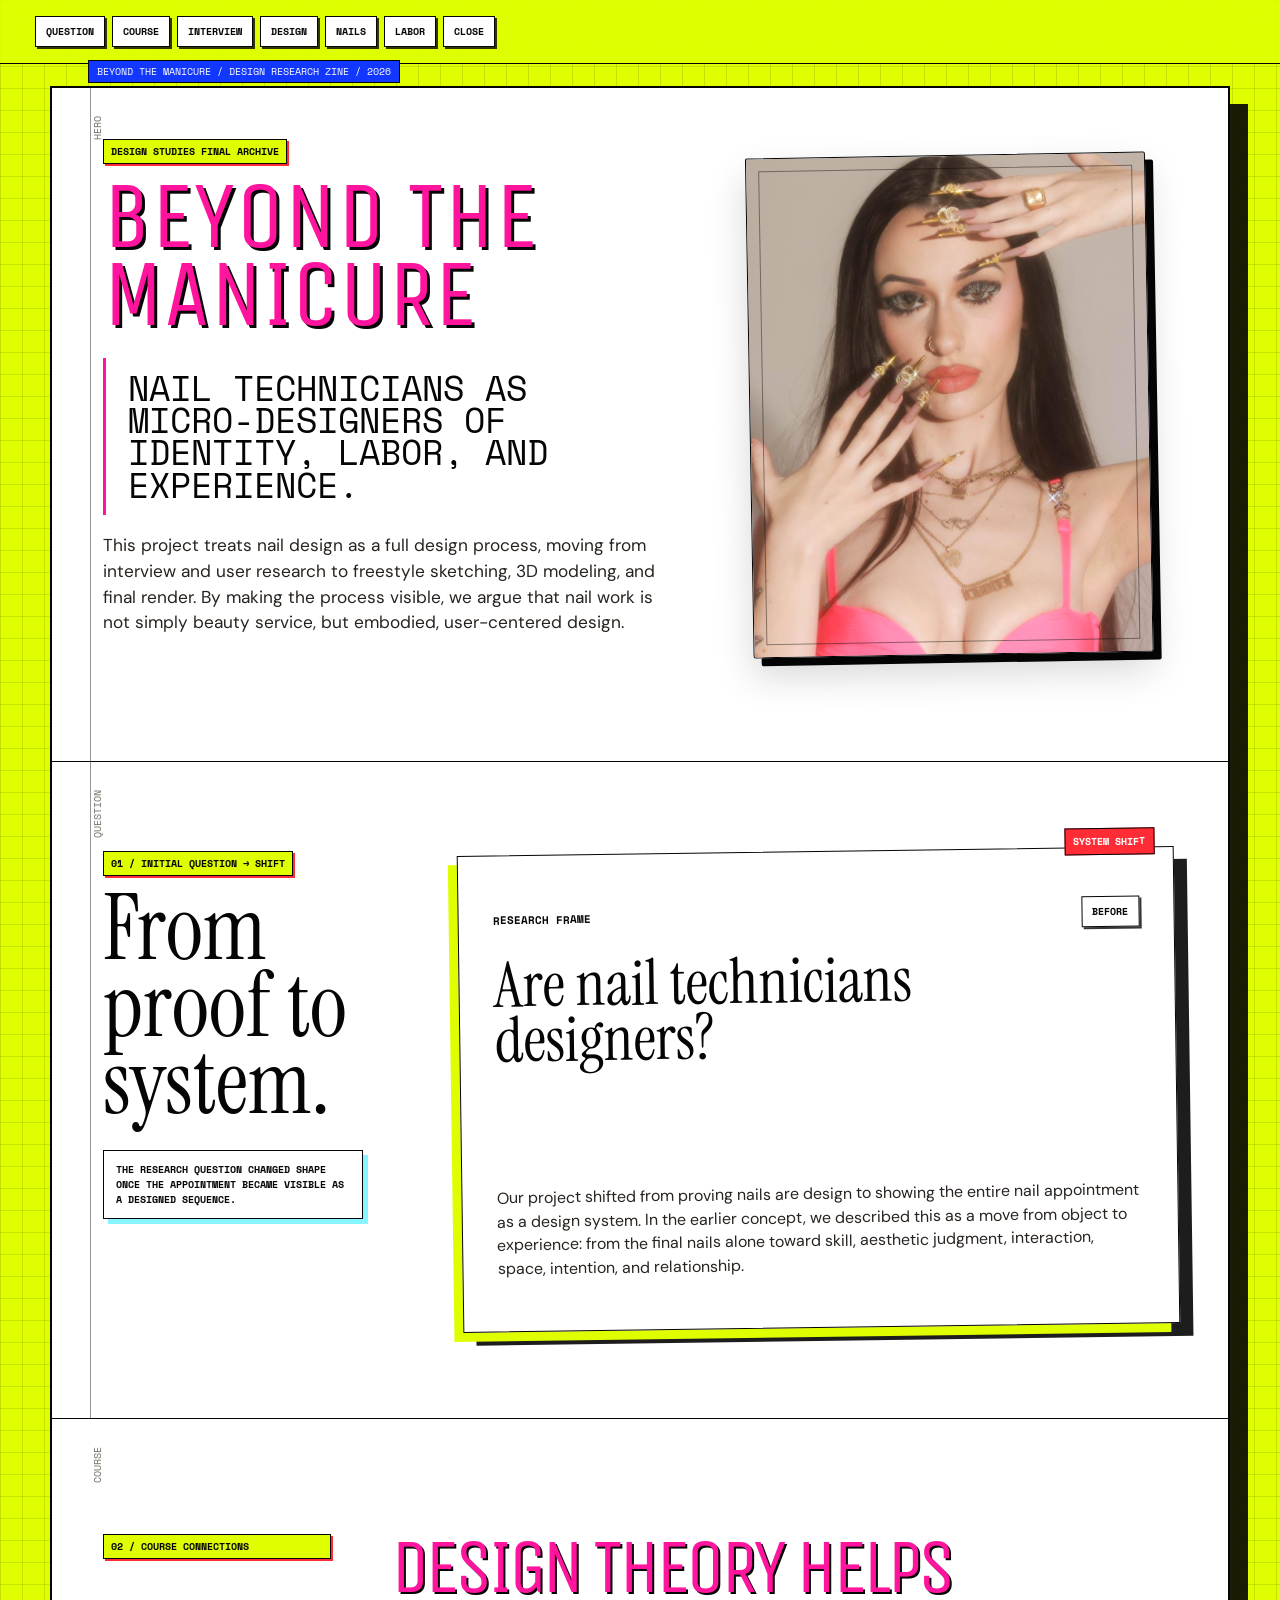
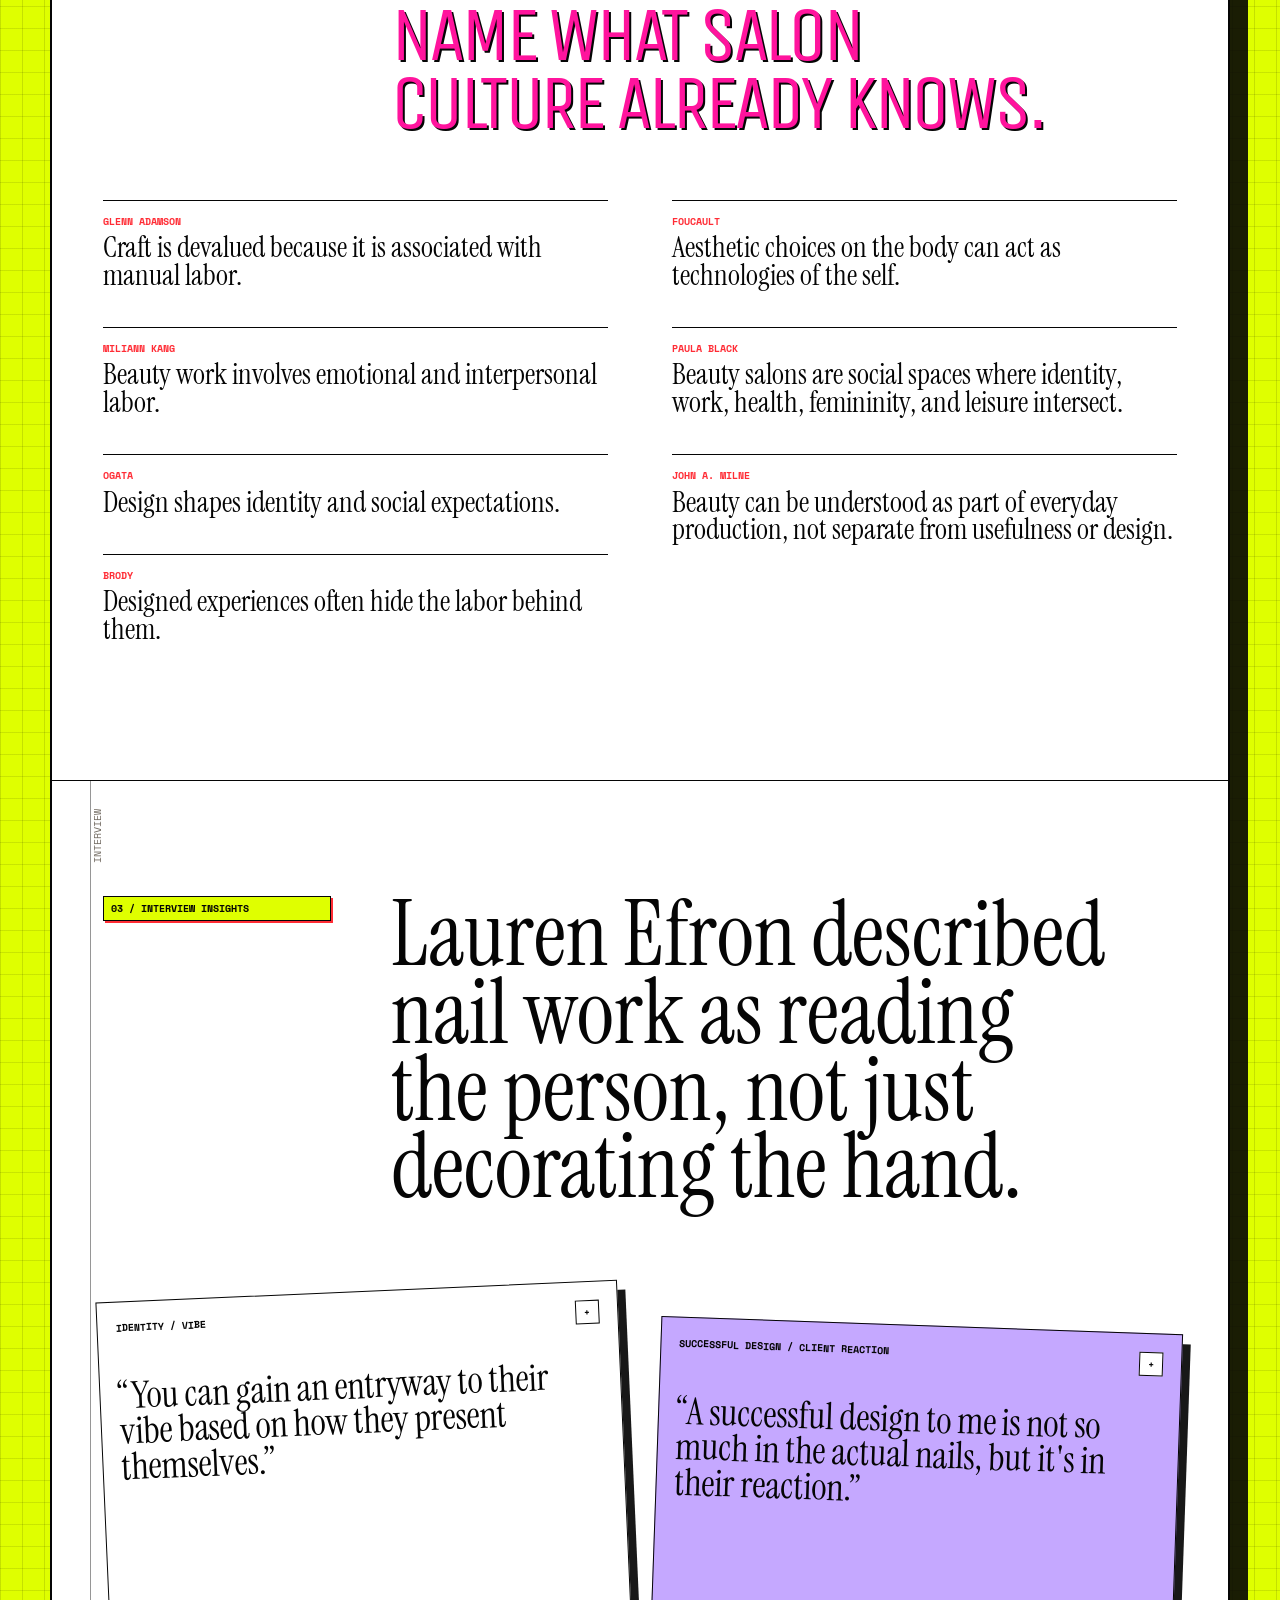
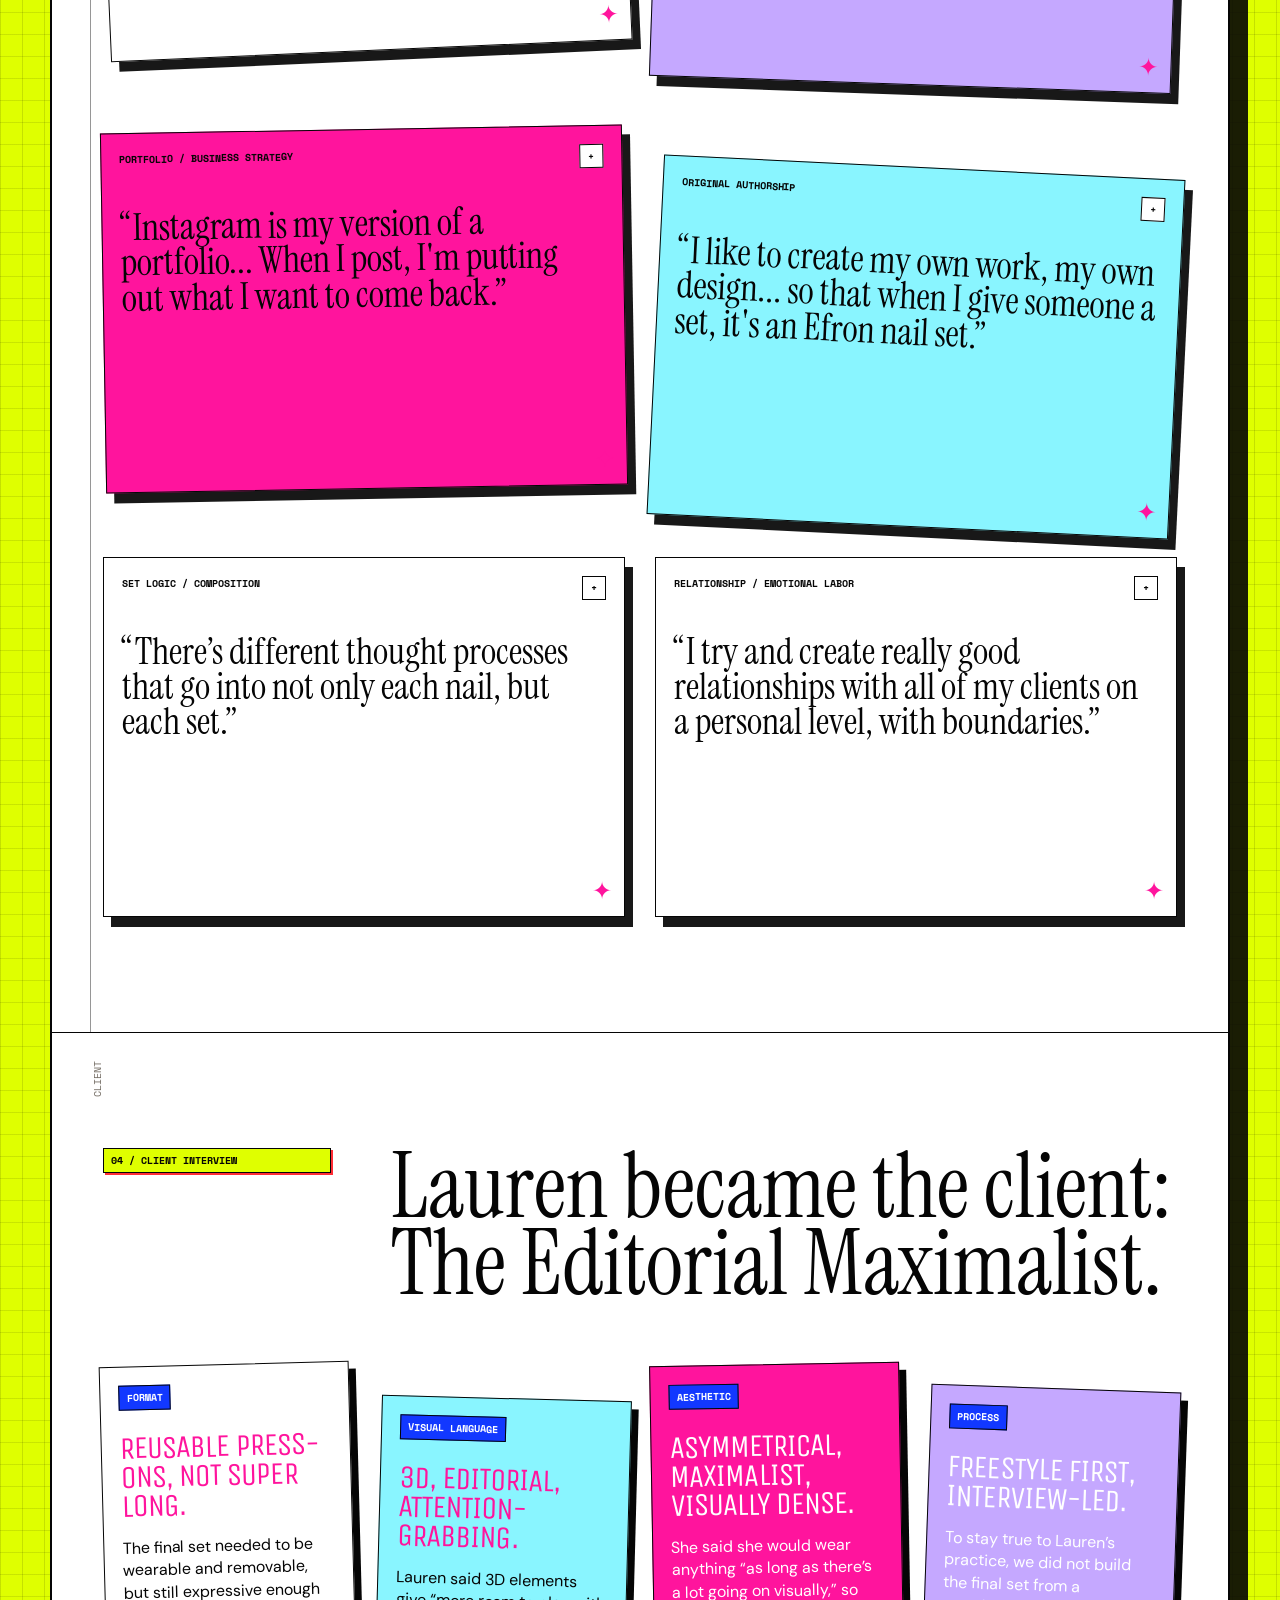
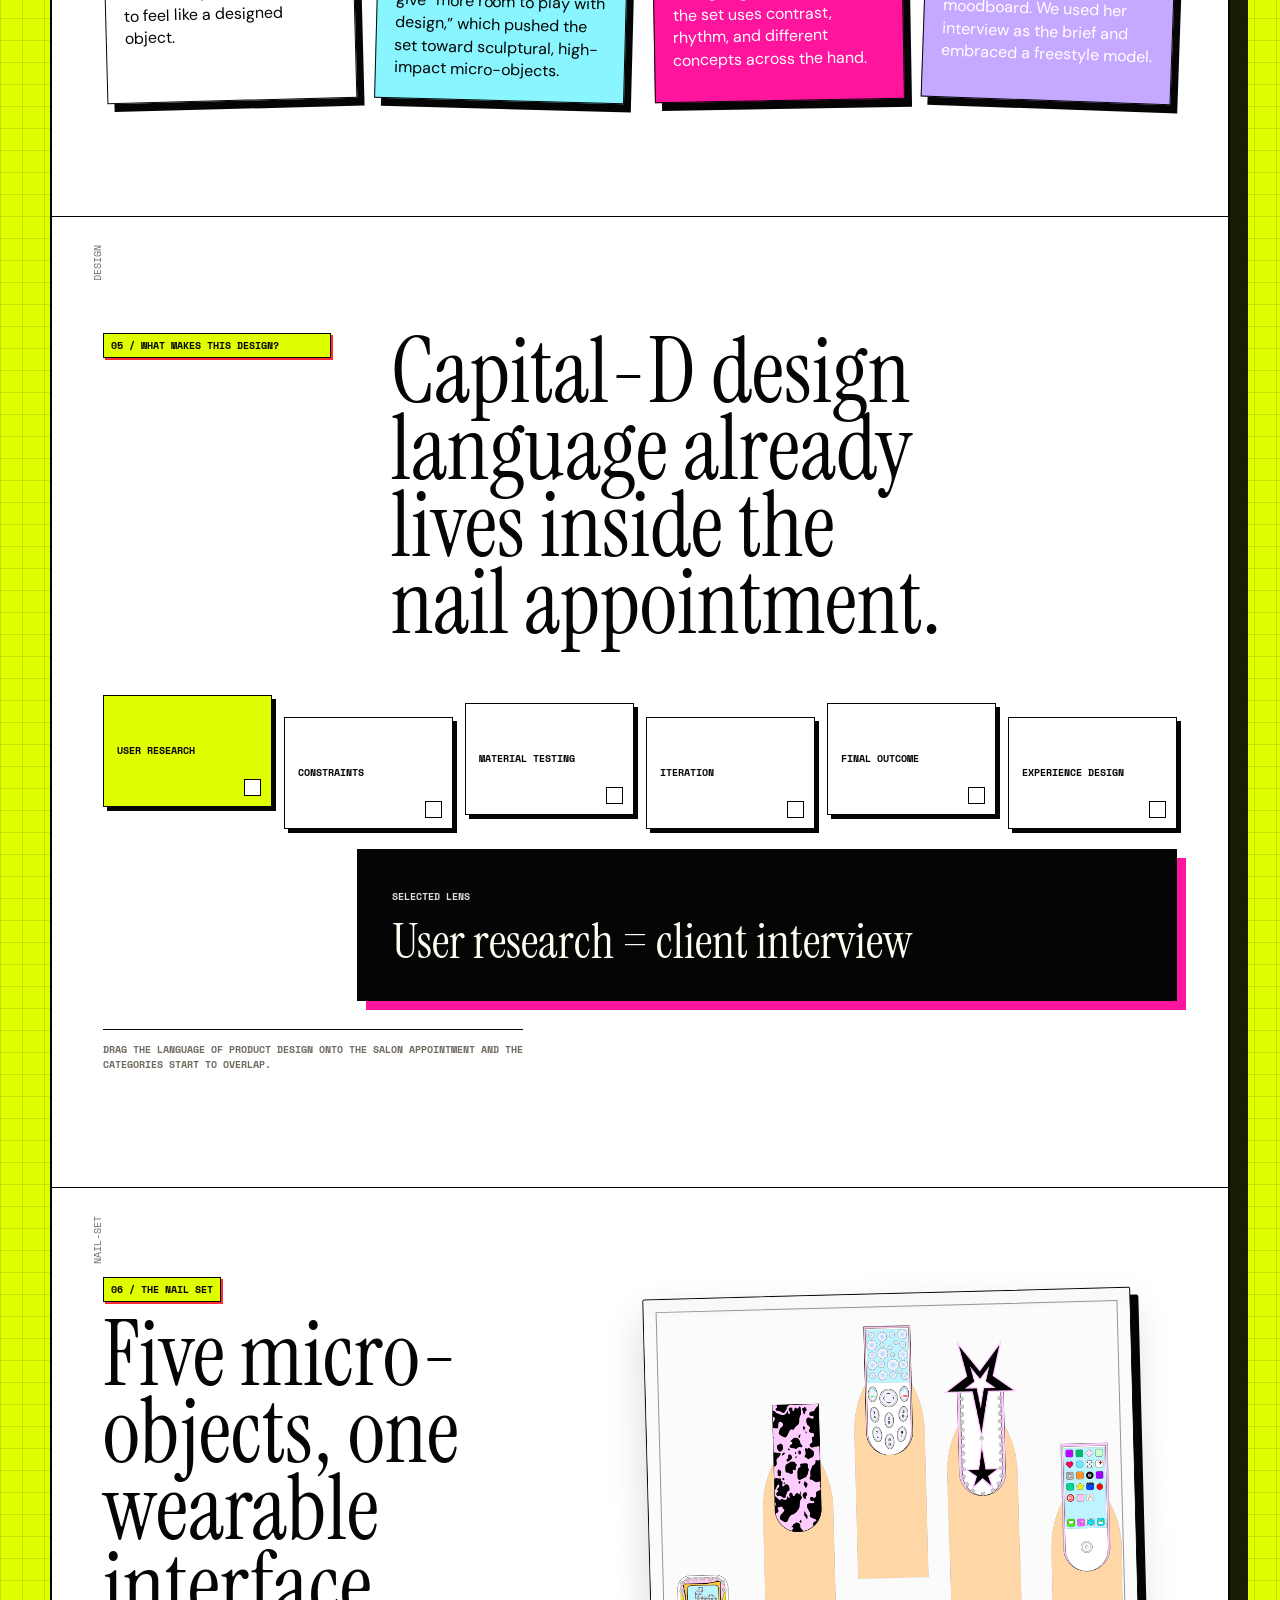
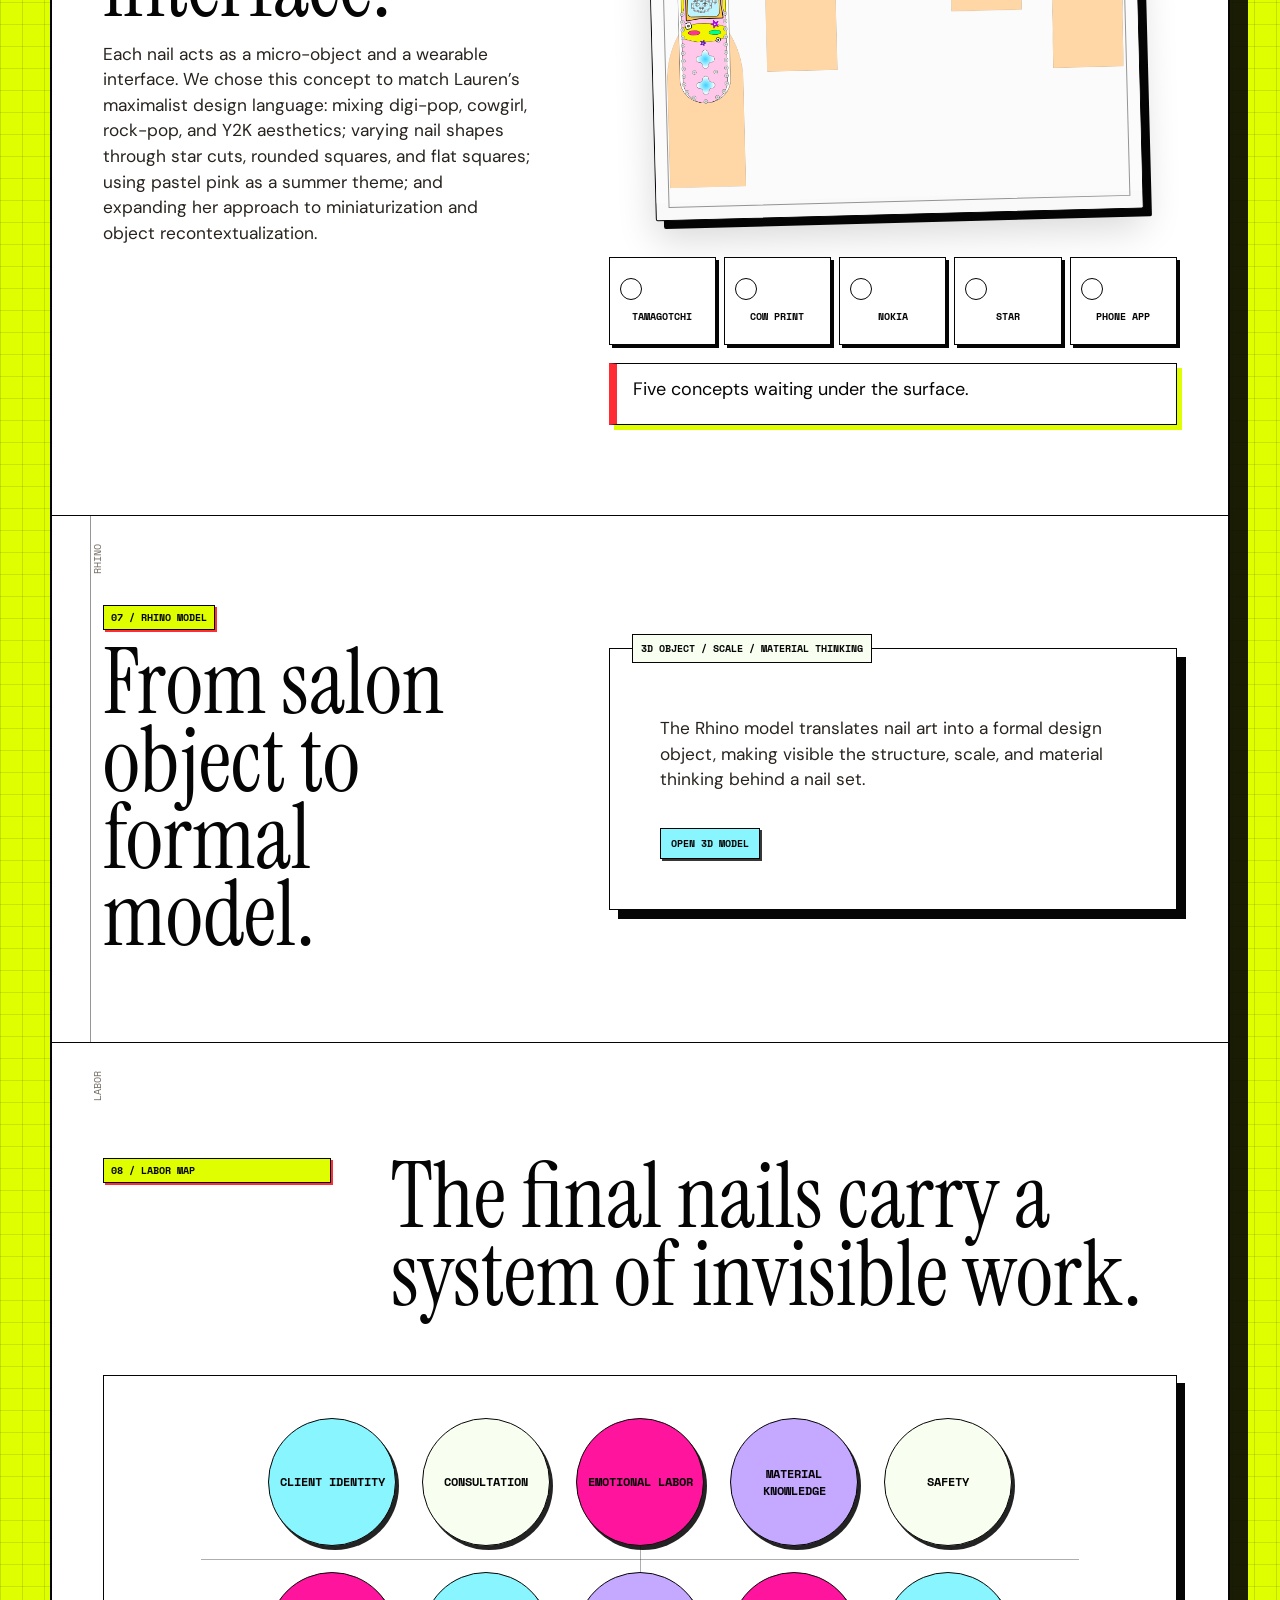
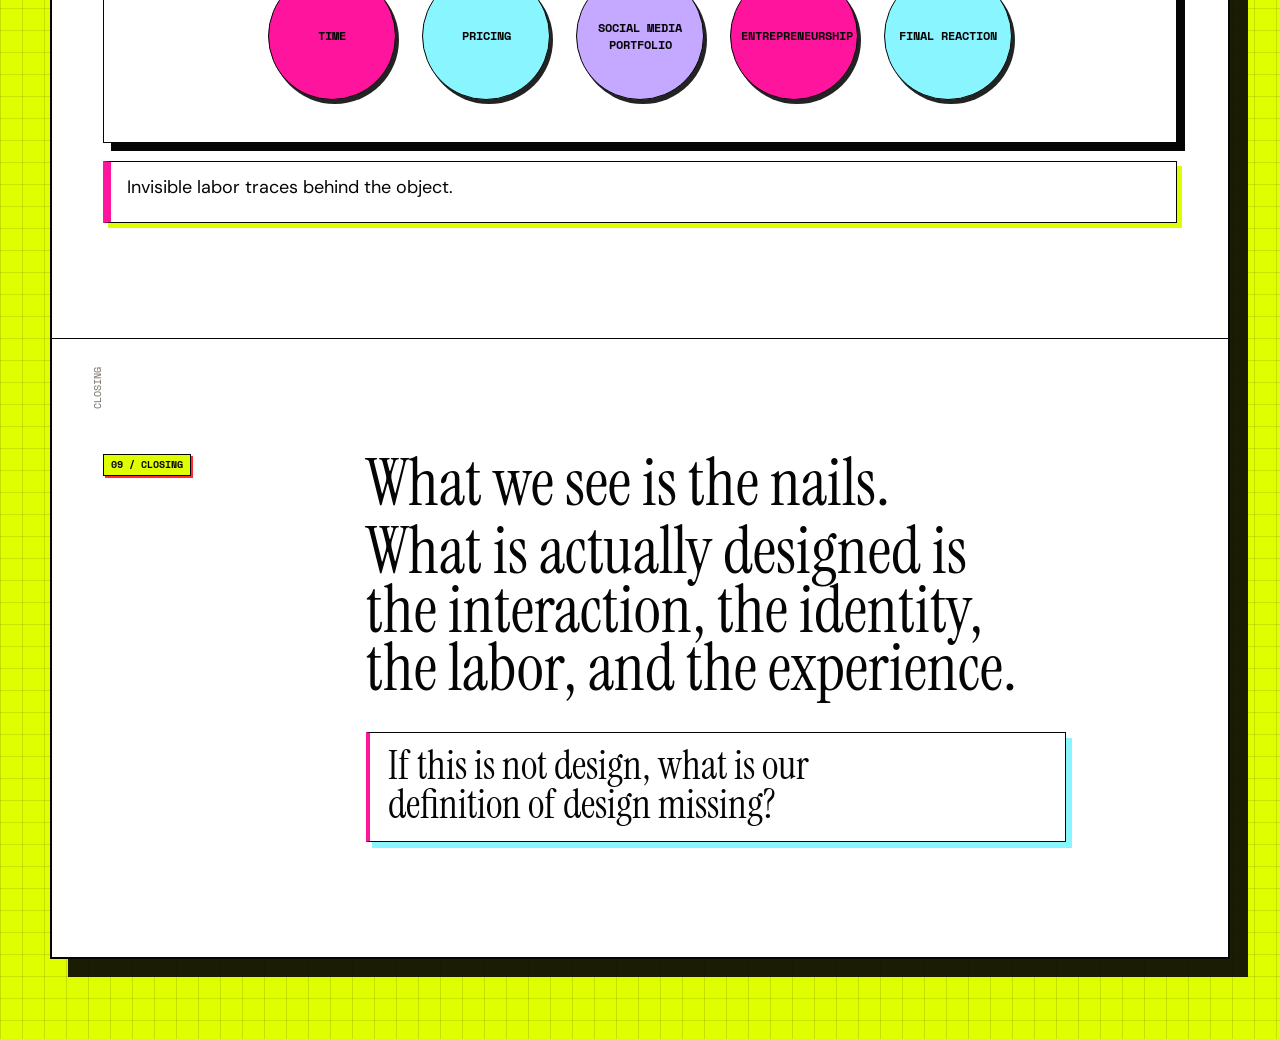
==== commit e80ae947: "no notes" ====
--- a/index.html
+++ b/index.html
@@ -35,7 +35,7 @@
         <p class="intro">This project treats nail design as a full design process, moving from interview and user research to freestyle sketching, 3D modeling, and final render. By making the process visible, we argue that nail work is not simply beauty service, but embodied, user-centered design.</p>
       </div>
       <figure class="hero-media chrome-frame">
-        <!-- Replace this file with the uploaded nail illustration. -->
+      
         <img src="assets/lauren-1.jpeg" alt="Lauren Efron Nails" data-fallback>
  
       </figure>
@@ -188,7 +188,7 @@
       </div>
       <div class="nail-gallery">
         <figure class="final-set chrome-frame">
-          <!-- Replace this file with the final five-nail image. -->
+
           <img src="assets/final-nail-set.png" alt="Final five-nail design" data-fallback>
         </figure>
         <div class="nail-hotspots" aria-label="Nail concepts">
@@ -209,7 +209,7 @@
       </div>
       <div class="model-panel">
         <p>The Rhino model translates nail art into a formal design object, making visible the structure, scale, and material thinking behind a nail set.</p>
-        <!-- Add the Rhino model URL to href when ready. -->
+
         <a class="model-button" href="RHINO_MODEL_LINK_HERE" aria-label="Open 3D Model placeholder">Open 3D Model</a>
       </div>
     </section>
